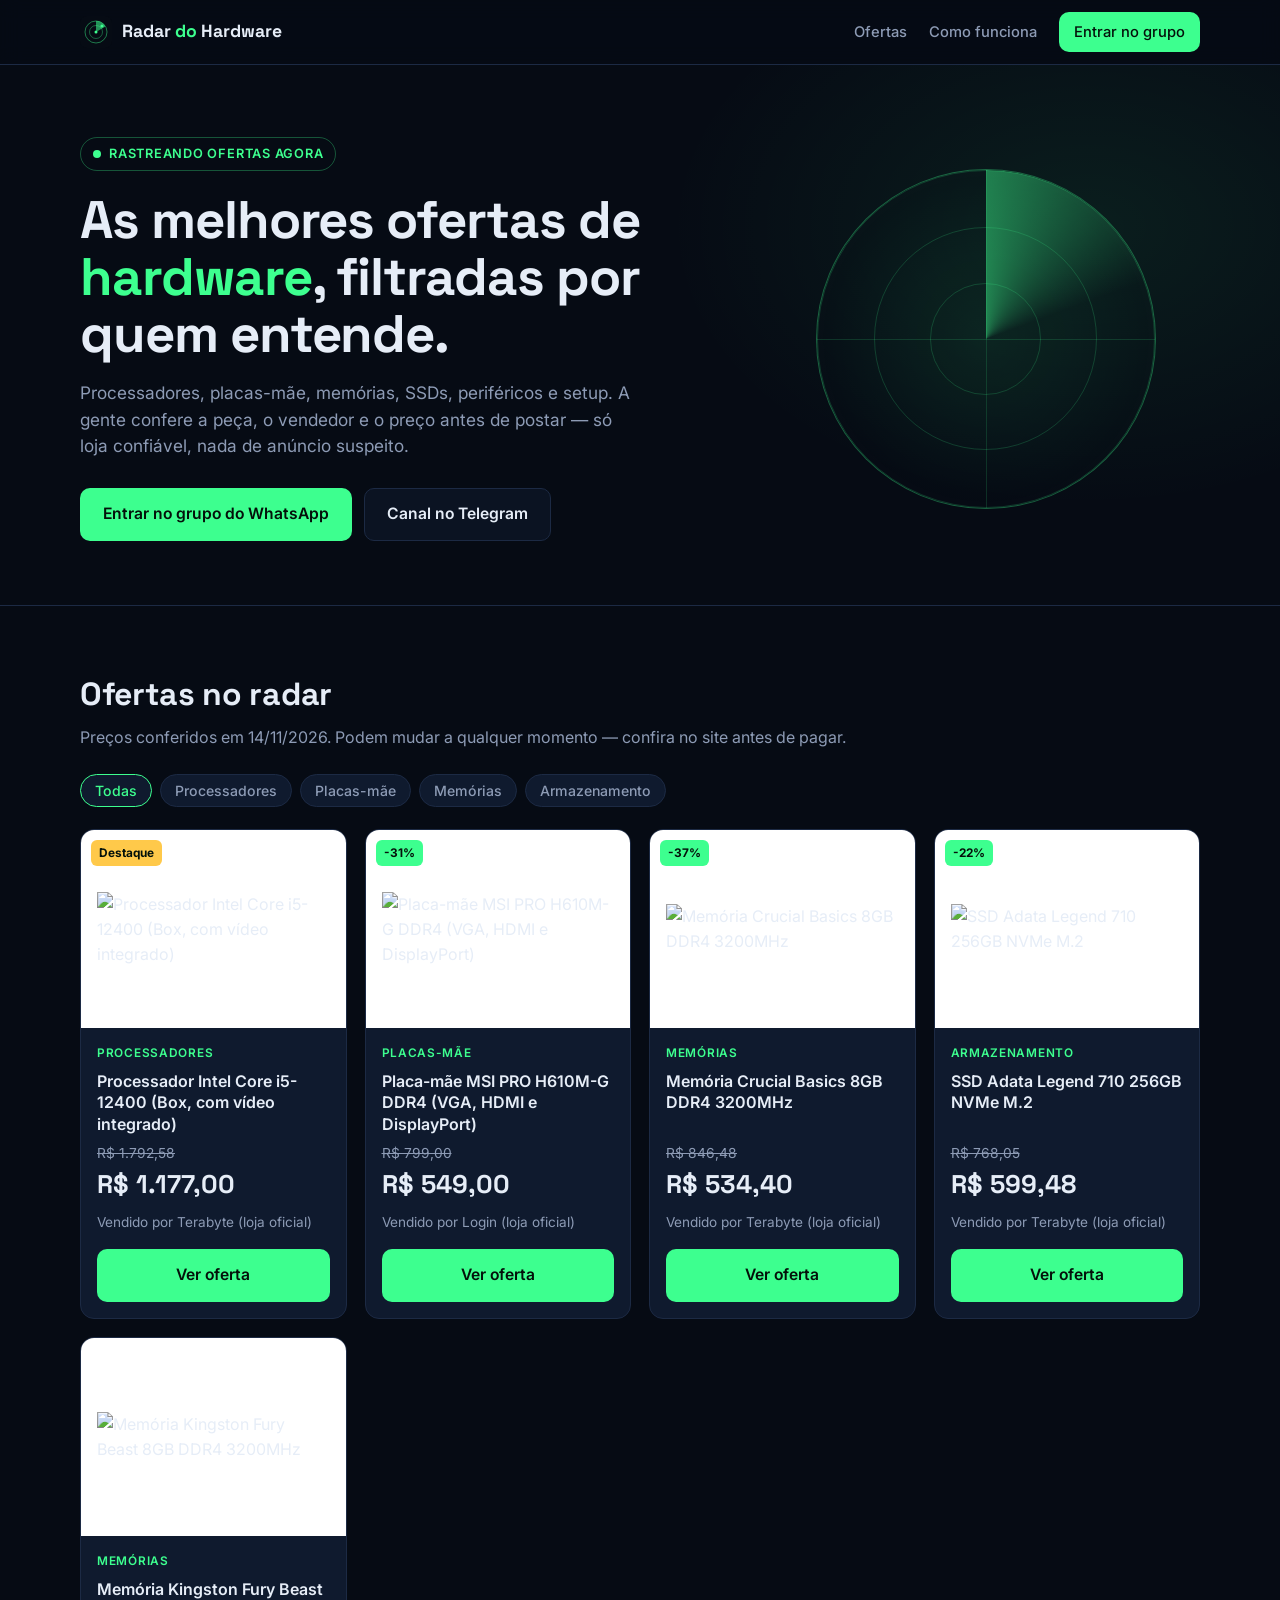
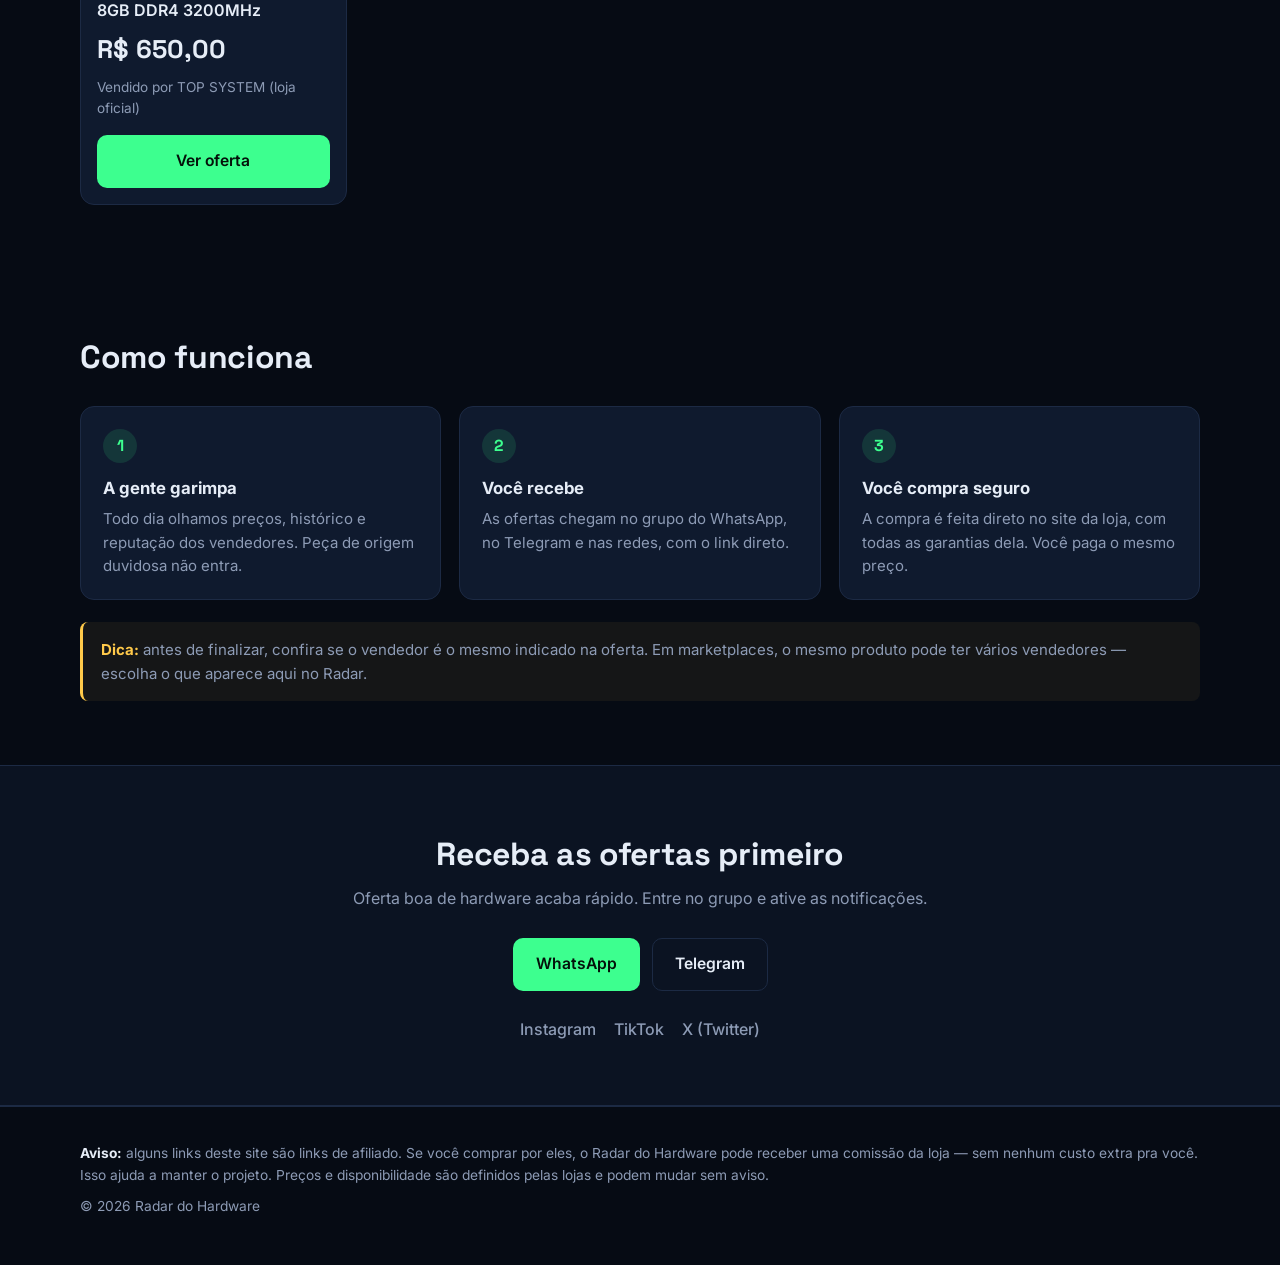
==== index.html @ a11cc01b "Textos genéricos para lojas além do Mercado Livre Co-Authored-By: Claude Opus 5.5 <noreply@anthropic" ====
<!DOCTYPE html>
<html lang="pt-BR">
<head>
<meta charset="UTF-8">
<meta name="viewport" content="width=device-width, initial-scale=1.0">
<title>Radar do Hardware — Ofertas de hardware e tecnologia filtradas</title>
<meta name="description" content="Ofertas de processadores, placas-mãe, memórias, SSDs, periféricos e setup — escolhidas a dedo, só de lojas confiáveis.">
<link rel="canonical" href="https://radardohardware.com.br/">
<link rel="icon" href="img/favicon.svg" type="image/svg+xml">
<meta property="og:title" content="Radar do Hardware">
<meta property="og:description" content="Ofertas de hardware e tecnologia filtradas — só lojas confiáveis.">
<meta property="og:type" content="website">
<meta property="og:url" content="https://radardohardware.com.br/">
<meta name="theme-color" content="#060b14">
<link rel="preconnect" href="https://fonts.googleapis.com">
<link rel="preconnect" href="https://fonts.gstatic.com" crossorigin>
<link href="https://fonts.googleapis.com/css2?family=Space+Grotesk:wght@500;700&family=Inter:wght@400;500;600&display=swap" rel="stylesheet">
<link rel="stylesheet" href="style.css">
</head>
<body>

<header class="topbar">
  <div class="wrap topbar-inner">
    <a class="brand" href="./" aria-label="Radar do Hardware — início">
      <img src="img/favicon.svg" alt="" width="32" height="32">
      <span>Radar <em>do</em> Hardware</span>
    </a>
    <nav class="topnav">
      <a href="#ofertas">Ofertas</a>
      <a href="#como-funciona">Como funciona</a>
      <a class="btn btn-sm btn-green js-whats" href="#participe">Entrar no grupo</a>
    </nav>
  </div>
</header>

<main>
  <section class="hero">
    <div class="wrap hero-inner">
      <div class="hero-text">
        <p class="tag"><span class="dot"></span> Rastreando ofertas agora</p>
        <h1>As melhores ofertas de <span>hardware</span>, filtradas por quem entende.</h1>
        <p class="lead">Processadores, placas-mãe, memórias, SSDs, periféricos e setup. A gente confere a peça, o vendedor e o preço antes de postar — só loja confiável, nada de anúncio suspeito.</p>
        <div class="hero-cta">
          <a class="btn btn-green js-whats" href="#participe">Entrar no grupo do WhatsApp</a>
          <a class="btn btn-ghost js-tele" href="#participe">Canal no Telegram</a>
        </div>
      </div>
      <div class="radar" aria-hidden="true">
        <div class="radar-ring r1"></div>
        <div class="radar-ring r2"></div>
        <div class="radar-ring r3"></div>
        <div class="radar-sweep"></div>
        <div class="blip b1"></div>
        <div class="blip b2"></div>
        <div class="blip b3"></div>
      </div>
    </div>
  </section>

  <section id="ofertas" class="section">
    <div class="wrap">
      <div class="section-head">
        <h2>Ofertas no radar</h2>
        <p class="muted">Preços conferidos em <span id="data-atualizacao">—</span>. Podem mudar a qualquer momento — confira no site antes de pagar.</p>
      </div>
      <div class="filters" id="filtros" role="tablist" aria-label="Filtrar por categoria"></div>
      <div class="grid" id="lista-ofertas">
        <p class="muted">Carregando ofertas…</p>
      </div>
    </div>
  </section>

  <section id="como-funciona" class="section">
    <div class="wrap">
      <div class="section-head"><h2>Como funciona</h2></div>
      <div class="steps">
        <div class="step"><b>1</b><h3>A gente garimpa</h3><p>Todo dia olhamos preços, histórico e reputação dos vendedores. Peça de origem duvidosa não entra.</p></div>
        <div class="step"><b>2</b><h3>Você recebe</h3><p>As ofertas chegam no grupo do WhatsApp, no Telegram e nas redes, com o link direto.</p></div>
        <div class="step"><b>3</b><h3>Você compra seguro</h3><p>A compra é feita direto no site da loja, com todas as garantias dela. Você paga o mesmo preço.</p></div>
      </div>
      <div class="tip">
        <strong>Dica:</strong> antes de finalizar, confira se o vendedor é o mesmo indicado na oferta. Em marketplaces, o mesmo produto pode ter vários vendedores — escolha o que aparece aqui no Radar.
      </div>
    </div>
  </section>

  <section id="participe" class="section section-alt">
    <div class="wrap participe">
      <h2>Receba as ofertas primeiro</h2>
      <p class="muted">Oferta boa de hardware acaba rápido. Entre no grupo e ative as notificações.</p>
      <div class="hero-cta center">
        <a class="btn btn-green js-whats" href="#participe">WhatsApp</a>
        <a class="btn btn-ghost js-tele" href="#participe">Telegram</a>
      </div>
      <div class="socials" id="redes"></div>
    </div>
  </section>
</main>

<footer class="footer">
  <div class="wrap">
    <p><strong>Aviso:</strong> alguns links deste site são links de afiliado. Se você comprar por eles, o Radar do Hardware pode receber uma comissão da loja — sem nenhum custo extra pra você. Isso ajuda a manter o projeto. Preços e disponibilidade são definidos pelas lojas e podem mudar sem aviso.</p>
    <p class="muted">© <span id="ano"></span> Radar do Hardware</p>
  </div>
</footer>

<script src="app.js"></script>
</body>
</html>
---- style.css ----
:root {
  --bg: #060b14;
  --bg2: #0b1322;
  --card: #0f1a2e;
  --line: #1c2a44;
  --text: #e6edf7;
  --muted: #8d9bb5;
  --green: #3dff8f;
  --green-dim: #22c96b;
  --amber: #ffc94a;
  --radius: 14px;
  --font-display: 'Space Grotesk', system-ui, sans-serif;
  --font-body: 'Inter', system-ui, sans-serif;
}

* { box-sizing: border-box; margin: 0; padding: 0; }
html { scroll-behavior: smooth; }
body {
  background: var(--bg);
  color: var(--text);
  font-family: var(--font-body);
  line-height: 1.55;
  -webkit-font-smoothing: antialiased;
}
img { max-width: 100%; display: block; }
a { color: inherit; }
.wrap { width: min(1120px, 100% - 40px); margin-inline: auto; }
.muted { color: var(--muted); }

/* Top bar */
.topbar {
  position: sticky; top: 0; z-index: 10;
  background: rgba(6, 11, 20, .85);
  backdrop-filter: blur(10px);
  border-bottom: 1px solid var(--line);
}
.topbar-inner { display: flex; align-items: center; justify-content: space-between; height: 64px; gap: 16px; }
.brand { display: flex; align-items: center; gap: 10px; text-decoration: none; font-family: var(--font-display); font-weight: 700; font-size: 1.1rem; }
.brand em { font-style: normal; color: var(--green); }
.topnav { display: flex; align-items: center; gap: 22px; }
.topnav a { text-decoration: none; color: var(--muted); font-size: .92rem; font-weight: 500; }
.topnav a:hover { color: var(--text); }
.topnav .btn { color: #04110a; }

/* Buttons */
.btn {
  display: inline-flex; align-items: center; justify-content: center; gap: 8px;
  padding: 13px 22px; border-radius: 10px; font-weight: 600; text-decoration: none;
  border: 1px solid transparent; transition: transform .15s, background .15s, border-color .15s;
  cursor: pointer; font-size: .98rem;
}
.btn:hover { transform: translateY(-1px); }
.btn-sm { padding: 8px 14px; font-size: .88rem; white-space: nowrap; }
.btn-green { background: var(--green); color: #04110a; }
.btn-green:hover { background: #6bffab; }
.btn-ghost { border-color: var(--line); color: var(--text); background: var(--bg2); }
.btn-ghost:hover { border-color: var(--green-dim); }
.btn.is-off { opacity: .45; pointer-events: none; }

/* Hero */
.hero {
  padding: 72px 0 64px;
  background:
    radial-gradient(600px 400px at 85% 30%, rgba(61, 255, 143, .08), transparent 70%),
    linear-gradient(var(--bg), var(--bg));
  border-bottom: 1px solid var(--line);
}
.hero-inner { display: grid; grid-template-columns: 1.2fr .8fr; gap: 48px; align-items: center; }
.tag {
  display: inline-flex; align-items: center; gap: 8px;
  font-size: .8rem; font-weight: 600; letter-spacing: .06em; text-transform: uppercase;
  color: var(--green); border: 1px solid rgba(61, 255, 143, .3); border-radius: 999px; padding: 6px 12px;
  margin-bottom: 20px;
}
.dot { width: 8px; height: 8px; border-radius: 50%; background: var(--green); box-shadow: 0 0 0 0 rgba(61,255,143,.7); animation: pulse 1.8s infinite; }
@keyframes pulse { 70% { box-shadow: 0 0 0 10px rgba(61,255,143,0); } 100% { box-shadow: 0 0 0 0 rgba(61,255,143,0); } }
h1 { font-family: var(--font-display); font-size: clamp(2rem, 4.4vw, 3.3rem); line-height: 1.08; letter-spacing: -.02em; }
h1 span { color: var(--green); }
.lead { margin-top: 18px; font-size: 1.08rem; color: var(--muted); max-width: 560px; }
.hero-cta { margin-top: 28px; display: flex; flex-wrap: wrap; gap: 12px; }
.hero-cta.center { justify-content: center; }

/* Radar */
.radar { position: relative; aspect-ratio: 1; width: 100%; max-width: 340px; margin-inline: auto; border-radius: 50%;
  background: radial-gradient(circle, rgba(61,255,143,.07), transparent 70%); border: 1px solid rgba(61,255,143,.35); overflow: hidden; }
.radar-ring { position: absolute; inset: 0; margin: auto; border-radius: 50%; border: 1px solid rgba(61,255,143,.18); }
.r1 { width: 33%; height: 33%; } .r2 { width: 66%; height: 66%; } .r3 { width: 100%; height: 100%; }
.radar::before, .radar::after { content: ""; position: absolute; background: rgba(61,255,143,.15); }
.radar::before { left: 50%; top: 0; bottom: 0; width: 1px; }
.radar::after { top: 50%; left: 0; right: 0; height: 1px; }
.radar-sweep { position: absolute; inset: 0; border-radius: 50%;
  background: conic-gradient(from 0deg, rgba(61,255,143,.45), rgba(61,255,143,0) 70deg, transparent 360deg);
  animation: sweep 4s linear infinite; }
@keyframes sweep { to { transform: rotate(360deg); } }
.blip { position: absolute; width: 9px; height: 9px; border-radius: 50%; background: var(--green); box-shadow: 0 0 12px var(--green); opacity: 0; animation: blip 4s infinite; }
.b1 { top: 28%; left: 62%; animation-delay: .3s; }
.b2 { top: 62%; left: 72%; animation-delay: 1.4s; }
.b3 { top: 70%; left: 30%; animation-delay: 2.6s; }
@keyframes blip { 0%, 100% { opacity: 0; } 10% { opacity: 1; } 45% { opacity: 0; } }
@media (prefers-reduced-motion: reduce) { .radar-sweep, .blip, .dot { animation: none; } .blip { opacity: 1; } }

/* Sections */
.section { padding: 64px 0; }
.section-alt { background: var(--bg2); border-block: 1px solid var(--line); }
.section-head { margin-bottom: 24px; }
.section-head h2, .participe h2 { font-family: var(--font-display); font-size: clamp(1.5rem, 3vw, 2rem); letter-spacing: -.01em; margin-bottom: 6px; }

/* Filters */
.filters { display: flex; flex-wrap: wrap; gap: 8px; margin-bottom: 22px; }
.chip { background: var(--card); border: 1px solid var(--line); color: var(--muted); padding: 7px 14px; border-radius: 999px; font: 500 .88rem var(--font-body); cursor: pointer; }
.chip[aria-selected="true"] { border-color: var(--green); color: var(--green); }

/* Offer cards */
.grid { display: grid; grid-template-columns: repeat(auto-fill, minmax(250px, 1fr)); gap: 18px; }
.card { background: var(--card); border: 1px solid var(--line); border-radius: var(--radius); overflow: hidden; display: flex; flex-direction: column; transition: border-color .15s, transform .15s; }
.card:hover { border-color: var(--green-dim); transform: translateY(-2px); }
.card-img { background: #fff; aspect-ratio: 4 / 3; display: grid; place-items: center; padding: 16px; position: relative; }
.card-img img { max-height: 100%; object-fit: contain; }
.badge { position: absolute; top: 10px; left: 10px; background: var(--green); color: #04110a; font-size: .74rem; font-weight: 700; padding: 4px 8px; border-radius: 6px; }
.badge.hot { background: var(--amber); }
.card-body { padding: 16px; display: flex; flex-direction: column; gap: 8px; flex: 1; }
.card-cat { font-size: .74rem; text-transform: uppercase; letter-spacing: .06em; color: var(--green); font-weight: 600; }
.card h3 { font-size: 1rem; font-weight: 600; line-height: 1.35; }
.price { margin-top: auto; }
.price-old { color: var(--muted); text-decoration: line-through; font-size: .86rem; }
.price-now { font-family: var(--font-display); font-size: 1.6rem; font-weight: 700; }
.store { font-size: .85rem; color: var(--muted); }
.note { font-size: .8rem; color: var(--amber); }
.card .btn { margin-top: 8px; width: 100%; }

/* Cupons */
.cupons { display: grid; grid-template-columns: repeat(auto-fill, minmax(240px, 1fr)); gap: 14px; }
.cupom { background: var(--card); border: 1px dashed rgba(61,255,143,.45); border-radius: var(--radius); padding: 16px; text-align: left; cursor: pointer; color: var(--text); font: inherit; }
.cupom code { display: block; font: 700 1.1rem var(--font-display); color: var(--green); letter-spacing: .04em; margin-bottom: 4px; }
.cupom small { color: var(--muted); display: block; margin-top: 6px; }
.cupom.copied { border-style: solid; }

/* Steps */
.steps { display: grid; grid-template-columns: repeat(3, 1fr); gap: 18px; }
.step { background: var(--card); border: 1px solid var(--line); border-radius: var(--radius); padding: 22px; }
.step b { display: inline-grid; place-items: center; width: 34px; height: 34px; border-radius: 50%; background: rgba(61,255,143,.12); color: var(--green); font-family: var(--font-display); margin-bottom: 12px; }
.step h3 { font-size: 1.05rem; margin-bottom: 6px; }
.step p { color: var(--muted); font-size: .94rem; }
.tip { margin-top: 22px; padding: 16px 18px; border-left: 3px solid var(--amber); background: rgba(255, 201, 74, .06); border-radius: 8px; font-size: .94rem; color: var(--muted); }
.tip strong { color: var(--amber); }

/* Participe */
.participe { text-align: center; }
.socials { margin-top: 26px; display: flex; justify-content: center; gap: 18px; flex-wrap: wrap; }
.socials a { color: var(--muted); text-decoration: none; font-weight: 500; }
.socials a:hover { color: var(--green); }

/* Footer */
.footer { padding: 36px 0 48px; font-size: .86rem; color: var(--muted); border-top: 1px solid var(--line); }
.footer p + p { margin-top: 10px; }
.footer strong { color: var(--text); }

@media (max-width: 820px) {
  .hero-inner { grid-template-columns: 1fr; }
  .radar { max-width: 220px; order: -1; }
  .steps { grid-template-columns: 1fr; }
  .topnav a:not(.btn) { display: none; }
}
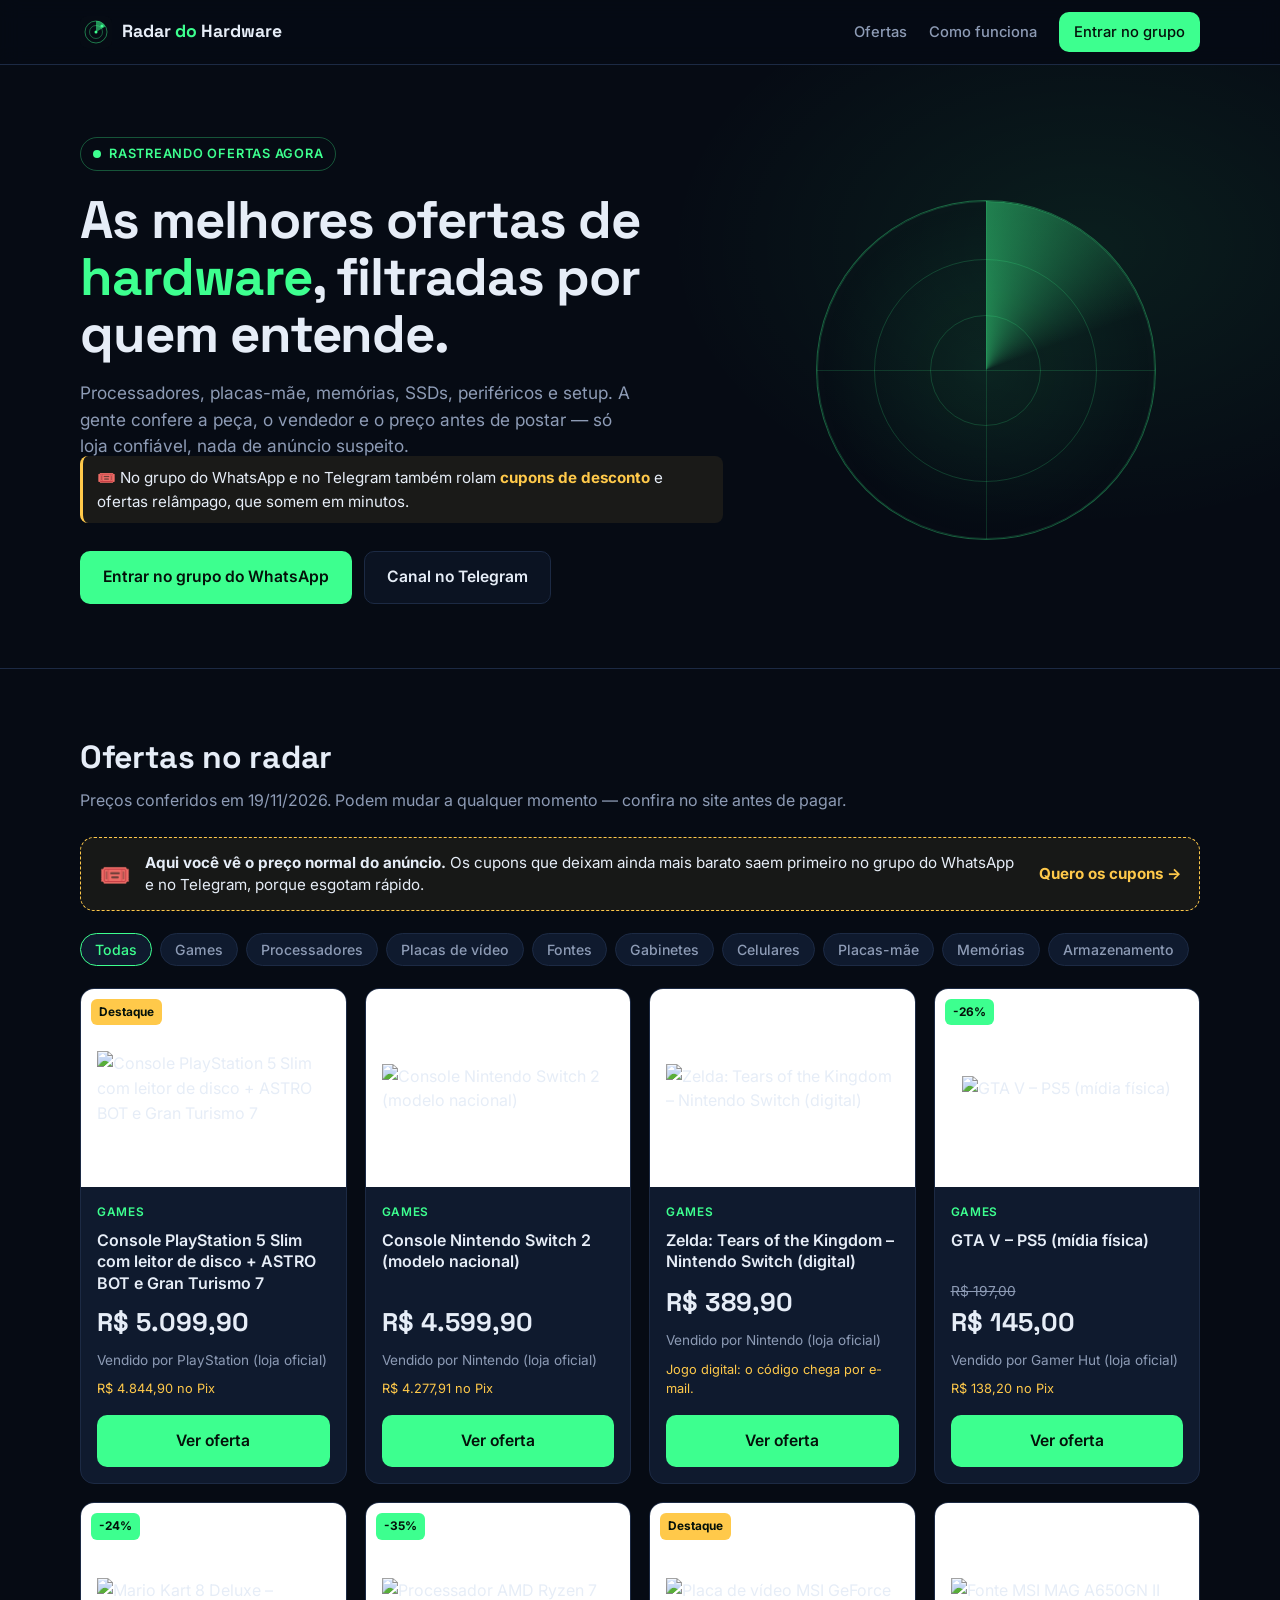
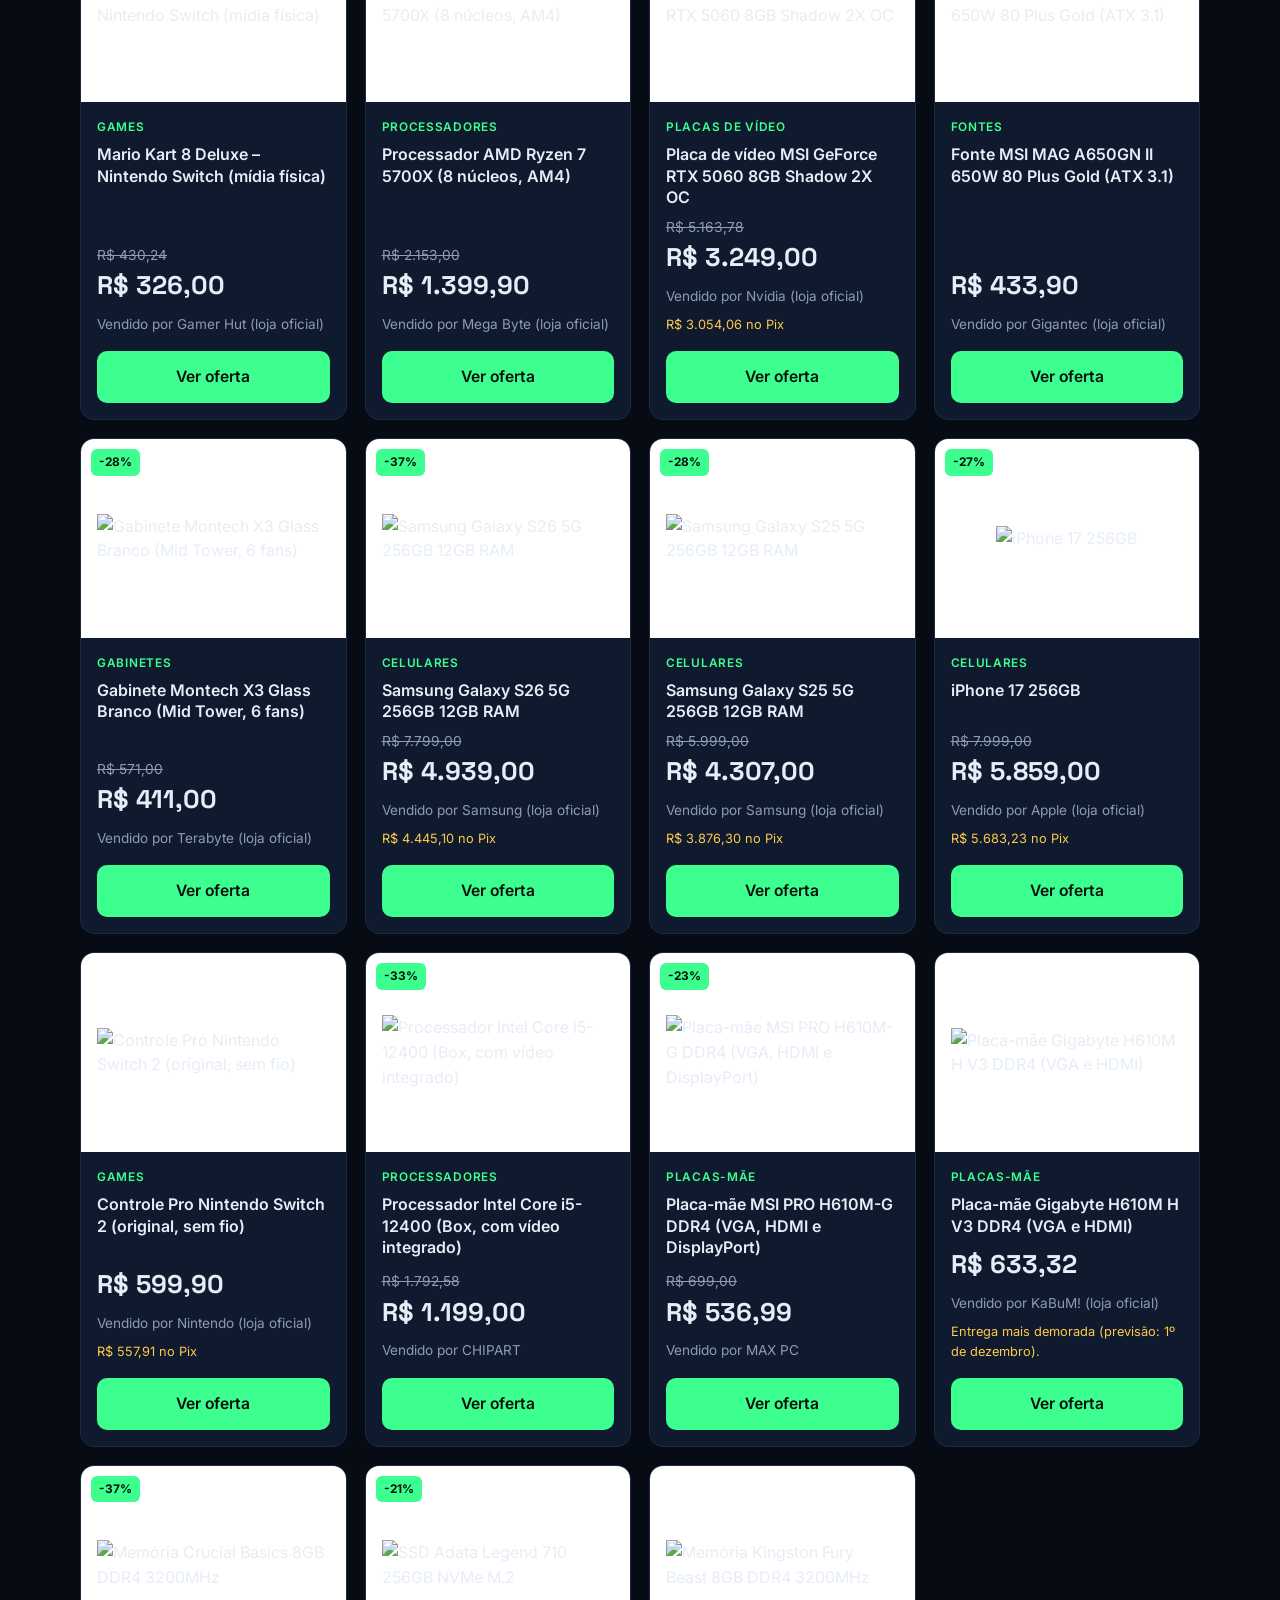
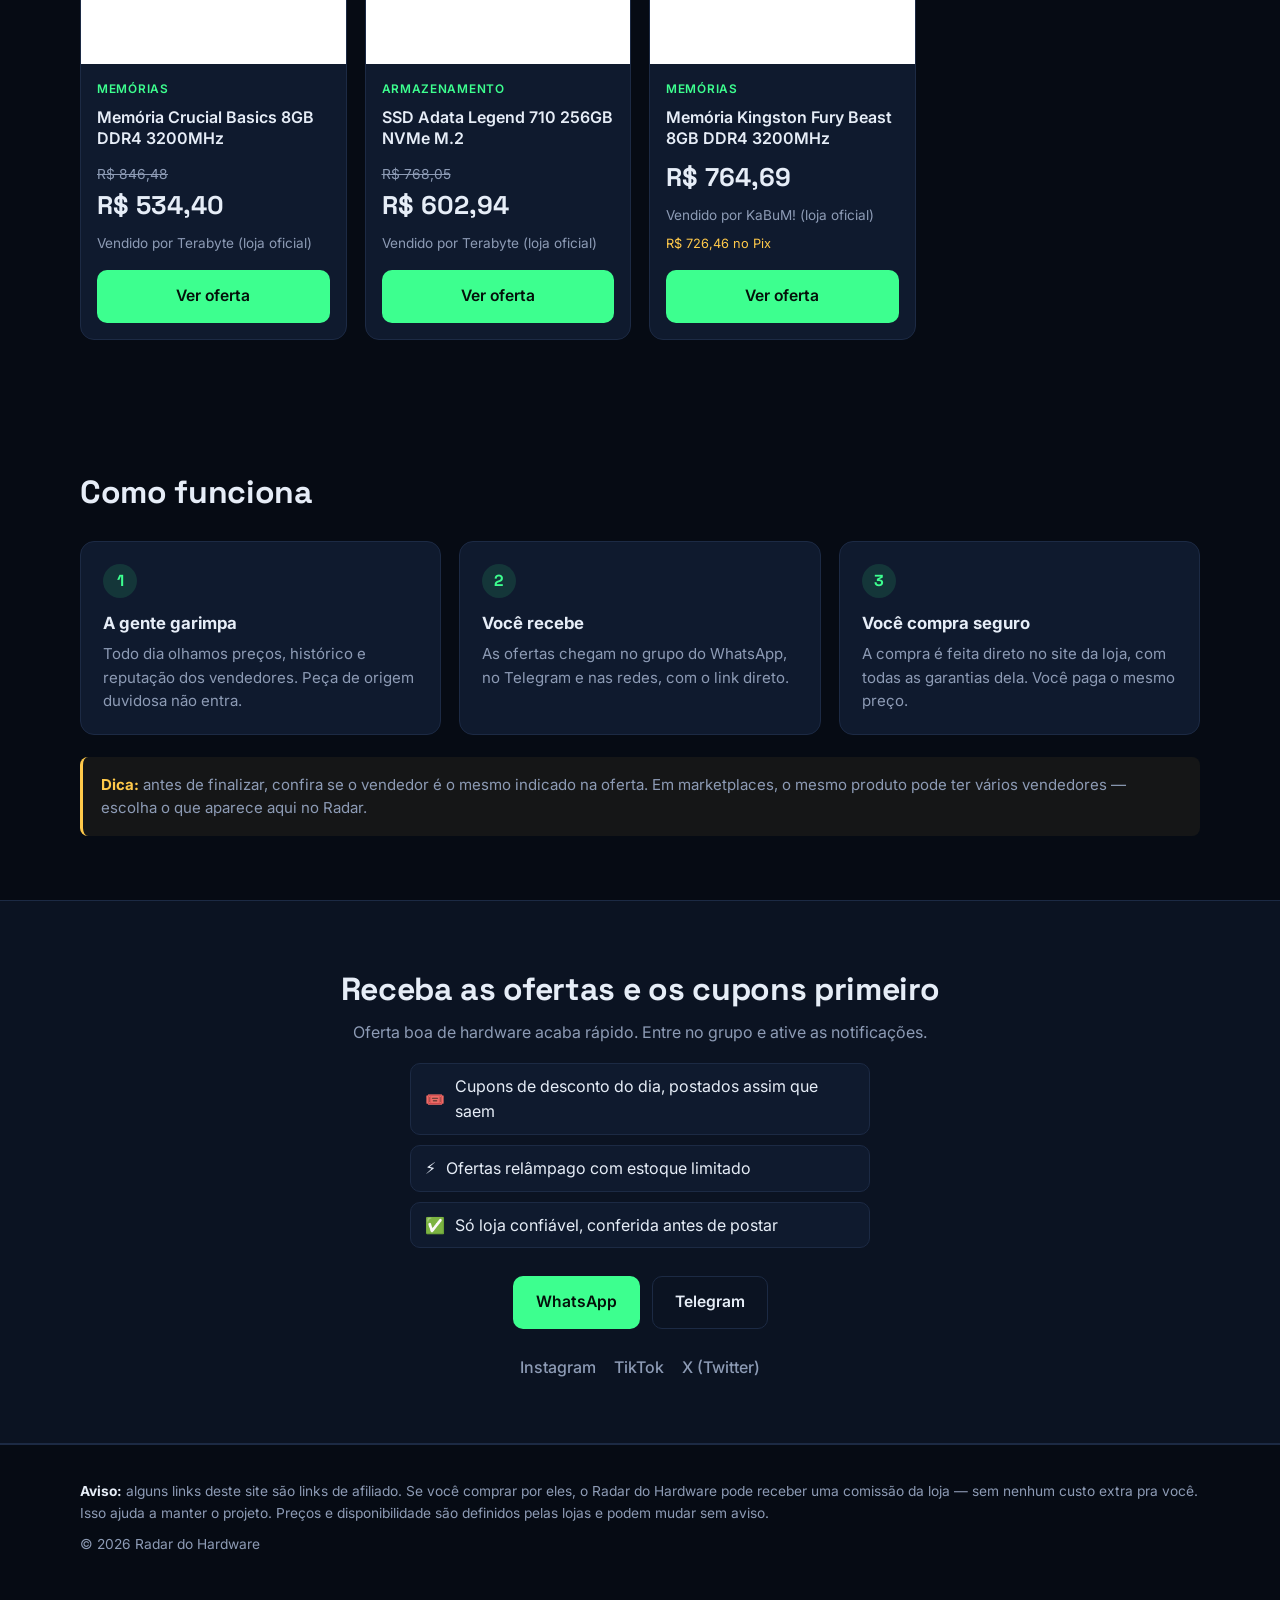
==== commit d76a1297: "Landing: avisa que cupons saem no grupo do WhatsApp e Telegram Co-Authored-By: Claude Opus 5.5 <nore" ====
--- a/index.html
+++ b/index.html
@@ -40,6 +40,7 @@
         <p class="tag"><span class="dot"></span> Rastreando ofertas agora</p>
         <h1>As melhores ofertas de <span>hardware</span>, filtradas por quem entende.</h1>
         <p class="lead">Processadores, placas-mãe, memórias, SSDs, periféricos e setup. A gente confere a peça, o vendedor e o preço antes de postar — só loja confiável, nada de anúncio suspeito.</p>
+        <p class="hero-note">🎟️ No grupo do WhatsApp e no Telegram também rolam <strong>cupons de desconto</strong> e ofertas relâmpago, que somem em minutos.</p>
         <div class="hero-cta">
           <a class="btn btn-green js-whats" href="#participe">Entrar no grupo do WhatsApp</a>
           <a class="btn btn-ghost js-tele" href="#participe">Canal no Telegram</a>
@@ -63,6 +64,11 @@
         <h2>Ofertas no radar</h2>
         <p class="muted">Preços conferidos em <span id="data-atualizacao">—</span>. Podem mudar a qualquer momento — confira no site antes de pagar.</p>
       </div>
+      <a class="cupom-banner" href="#participe">
+        <span class="cupom-ico" aria-hidden="true">🎟️</span>
+        <span><strong>Aqui você vê o preço normal do anúncio.</strong> Os cupons que deixam ainda mais barato saem primeiro no grupo do WhatsApp e no Telegram, porque esgotam rápido.</span>
+        <span class="cupom-cta">Quero os cupons →</span>
+      </a>
       <div class="filters" id="filtros" role="tablist" aria-label="Filtrar por categoria"></div>
       <div class="grid" id="lista-ofertas">
         <p class="muted">Carregando ofertas…</p>
@@ -86,8 +92,13 @@
 
   <section id="participe" class="section section-alt">
     <div class="wrap participe">
-      <h2>Receba as ofertas primeiro</h2>
+      <h2>Receba as ofertas e os cupons primeiro</h2>
       <p class="muted">Oferta boa de hardware acaba rápido. Entre no grupo e ative as notificações.</p>
+      <ul class="perks">
+        <li><span>🎟️</span> Cupons de desconto do dia, postados assim que saem</li>
+        <li><span>⚡</span> Ofertas relâmpago com estoque limitado</li>
+        <li><span>✅</span> Só loja confiável, conferida antes de postar</li>
+      </ul>
       <div class="hero-cta center">
         <a class="btn btn-green js-whats" href="#participe">WhatsApp</a>
         <a class="btn btn-ghost js-tele" href="#participe">Telegram</a>
--- a/style.css
+++ b/style.css
@@ -161,3 +161,14 @@
   .steps { grid-template-columns: 1fr; }
   .topnav a:not(.btn) { display: none; }
 }
+
+/* Cupons no grupo */
+.hero-note { margin: -4px 0 22px; padding: 10px 14px; border-left: 3px solid var(--amber); background: rgba(255,201,74,.08); border-radius: 8px; color: var(--text); font-size: .95rem; }
+.hero-note strong { color: var(--amber); }
+.cupom-banner { display: flex; align-items: center; gap: 14px; margin: 0 0 22px; padding: 14px 18px; border: 1px dashed var(--amber); border-radius: 14px; background: rgba(255,201,74,.07); color: var(--text); text-decoration: none; font-size: .95rem; line-height: 1.45; }
+.cupom-banner:hover { background: rgba(255,201,74,.13); }
+.cupom-ico { font-size: 1.6rem; }
+.cupom-cta { margin-left: auto; white-space: nowrap; color: var(--amber); font-weight: 700; }
+.perks { list-style: none; padding: 0; margin: 18px auto 24px; display: grid; gap: 10px; max-width: 460px; text-align: left; }
+.perks li { display: flex; gap: 10px; align-items: center; padding: 10px 14px; background: var(--card); border: 1px solid var(--line); border-radius: 10px; }
+@media (max-width: 640px) { .cupom-banner { flex-wrap: wrap; } .cupom-cta { margin-left: 0; } }
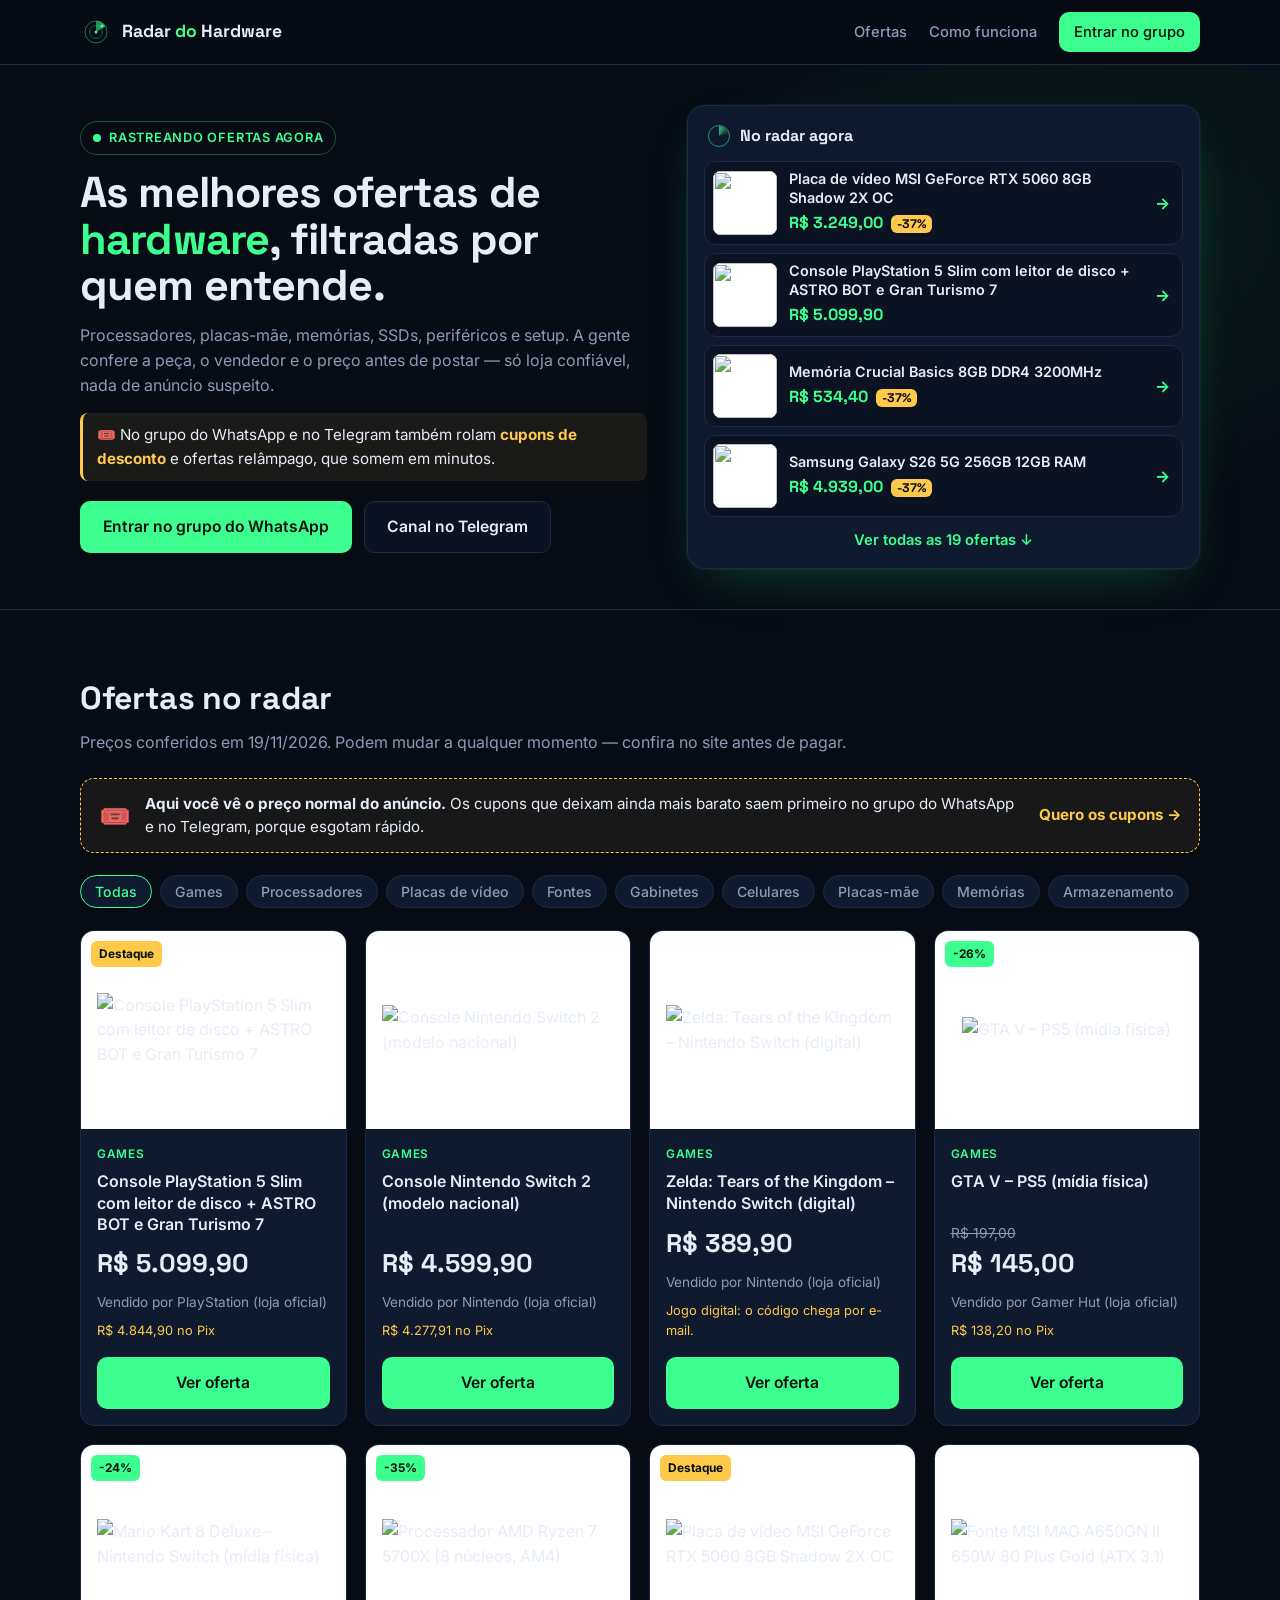
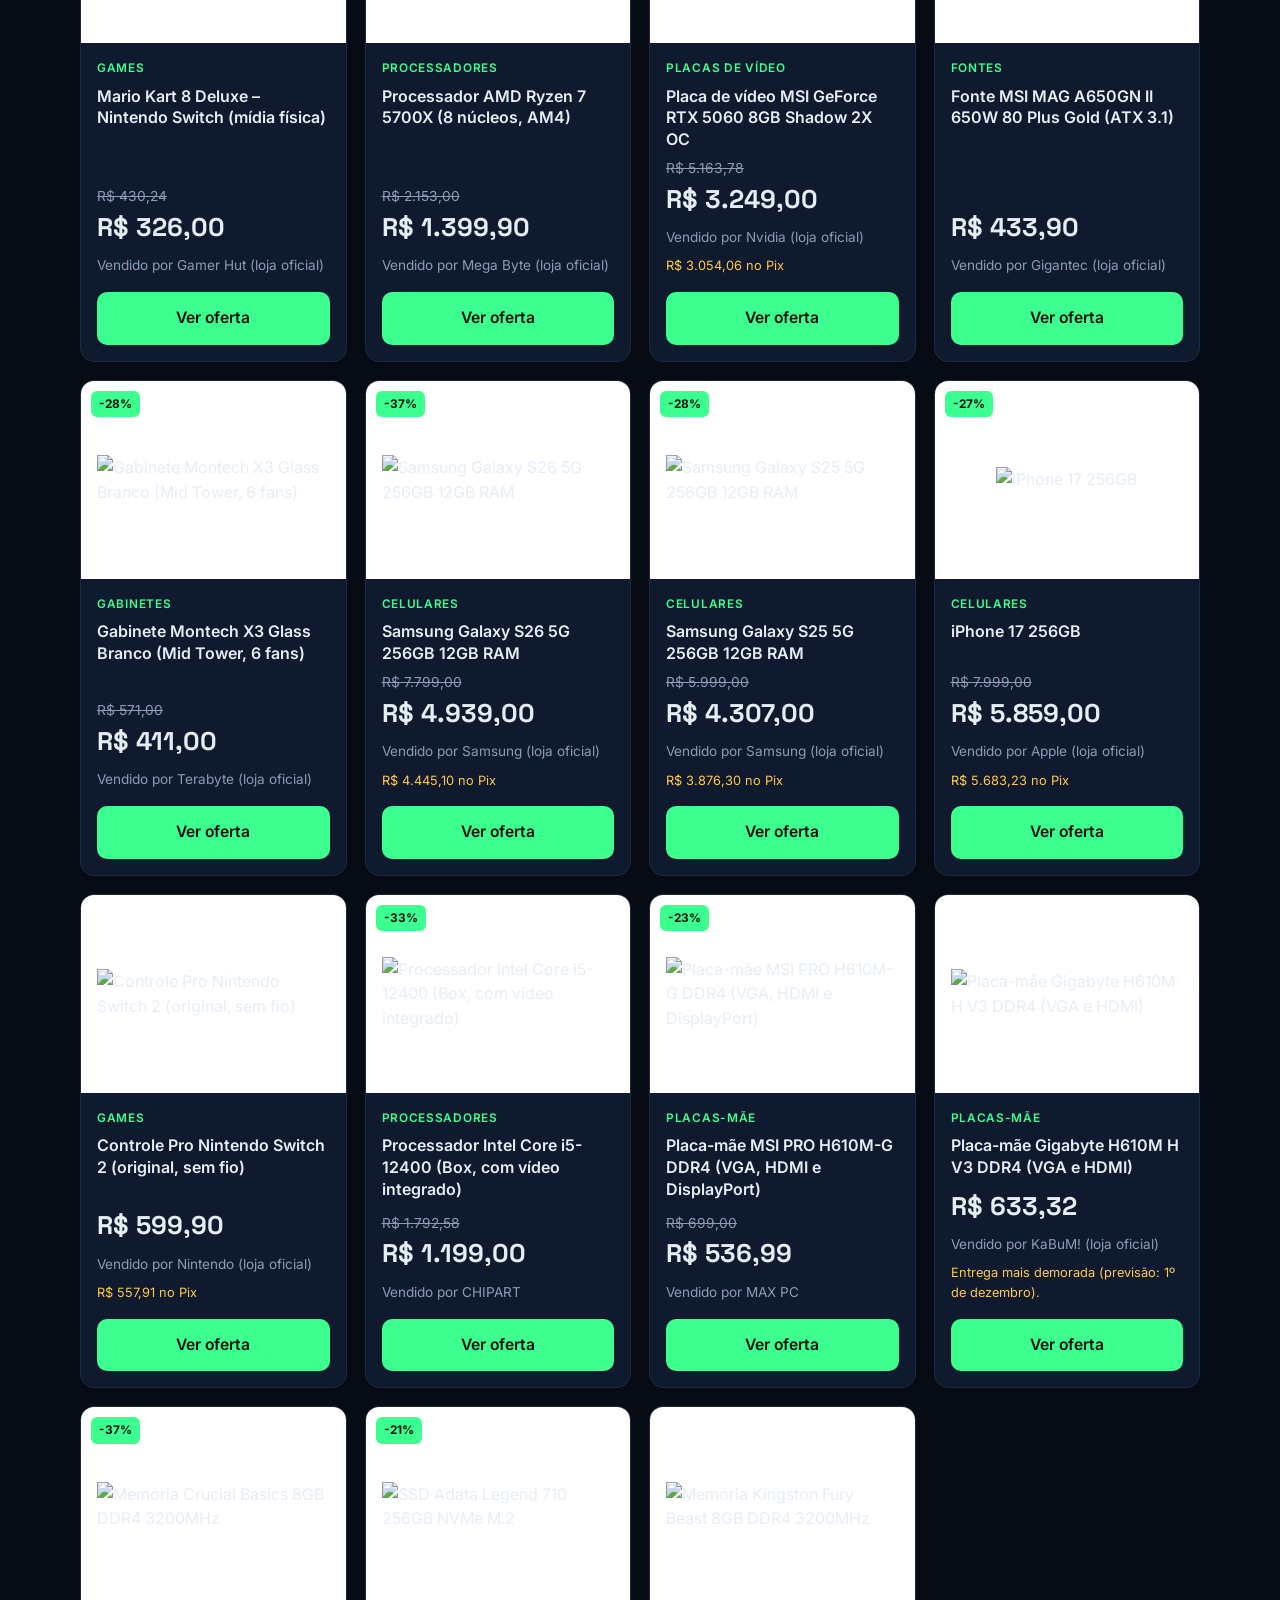
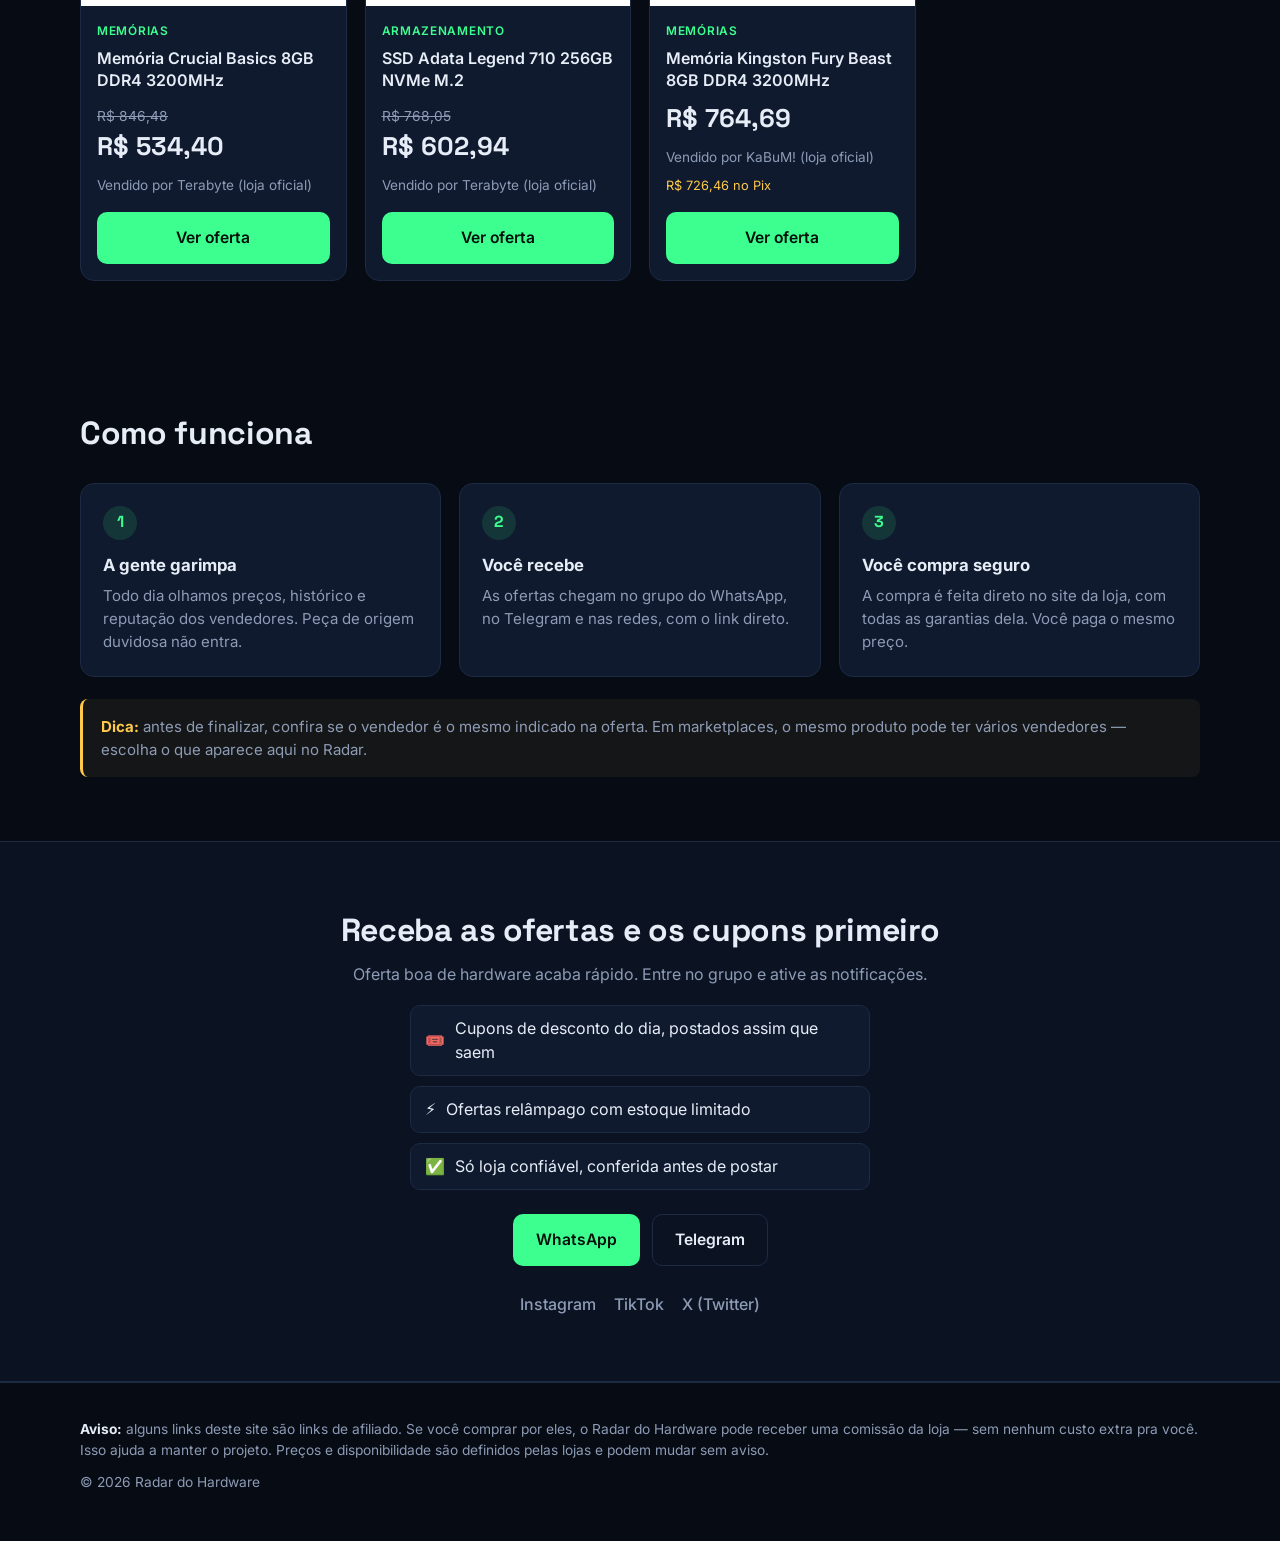
==== commit 3047e686: "Hero compacto com ofertas em destaque já no topo Co-Authored-By: Claude Opus 5.5 <noreply@anthropic." ====
--- a/index.html
+++ b/index.html
@@ -46,15 +46,11 @@
           <a class="btn btn-ghost js-tele" href="#participe">Canal no Telegram</a>
         </div>
       </div>
-      <div class="radar" aria-hidden="true">
-        <div class="radar-ring r1"></div>
-        <div class="radar-ring r2"></div>
-        <div class="radar-ring r3"></div>
-        <div class="radar-sweep"></div>
-        <div class="blip b1"></div>
-        <div class="blip b2"></div>
-        <div class="blip b3"></div>
-      </div>
+      <aside class="hot-panel" aria-label="Ofertas em destaque">
+        <div class="hot-head"><span class="mini-radar" aria-hidden="true"></span> No radar agora</div>
+        <div id="hot-list" class="hot-list"><p class="muted">Carregando ofertas…</p></div>
+        <a class="hot-all" href="#ofertas">Ver todas as ofertas ↓</a>
+      </aside>
     </div>
   </section>
 
--- a/style.css
+++ b/style.css
@@ -172,3 +172,32 @@
 .perks { list-style: none; padding: 0; margin: 18px auto 24px; display: grid; gap: 10px; max-width: 460px; text-align: left; }
 .perks li { display: flex; gap: 10px; align-items: center; padding: 10px 14px; background: var(--card); border: 1px solid var(--line); border-radius: 10px; }
 @media (max-width: 640px) { .cupom-banner { flex-wrap: wrap; } .cupom-cta { margin-left: 0; } }
+
+/* Hero mais compacto + destaques já no topo */
+.hero { padding: 40px 0 40px; }
+.hero-inner { grid-template-columns: 1.05fr .95fr; gap: 40px; }
+h1 { font-size: clamp(1.8rem, 3.6vw, 2.7rem); }
+.tag { margin-bottom: 14px; }
+.lead { margin-top: 14px; font-size: 1rem; }
+.hero-note { margin: 16px 0 0; }
+.hero-cta { margin-top: 20px; }
+.hot-panel { background: var(--card); border: 1px solid var(--line); border-radius: 18px; padding: 16px; box-shadow: 0 0 0 1px rgba(61,255,143,.06), 0 20px 50px -20px rgba(61,255,143,.25); }
+.hot-head { display: flex; align-items: center; gap: 10px; font-family: var(--font-display); font-weight: 700; font-size: 1rem; margin: 2px 4px 12px; }
+.mini-radar { position: relative; width: 22px; height: 22px; border-radius: 50%; border: 1px solid rgba(61,255,143,.5); overflow: hidden; flex: none; }
+.mini-radar::after { content: ""; position: absolute; inset: 0; background: conic-gradient(from 0deg, rgba(61,255,143,.7), transparent 80deg); animation: sweep 3s linear infinite; }
+.hot-list { display: grid; gap: 8px; }
+.hot-item { display: flex; align-items: center; gap: 12px; padding: 8px; border-radius: 12px; background: var(--bg2); border: 1px solid var(--line); color: var(--text); text-decoration: none; transition: border-color .15s, transform .15s; }
+.hot-item:hover { border-color: rgba(61,255,143,.5); transform: translateY(-1px); }
+.hot-item img { width: 64px; height: 64px; object-fit: contain; background: #fff; border-radius: 8px; flex: none; }
+.hot-info { display: grid; gap: 4px; min-width: 0; }
+.hot-title { font-size: .9rem; font-weight: 600; line-height: 1.3; display: -webkit-box; -webkit-line-clamp: 2; -webkit-box-orient: vertical; overflow: hidden; }
+.hot-price { font-family: var(--font-display); font-weight: 700; color: var(--green); }
+.hot-price em { font-style: normal; font-size: .78rem; color: var(--bg); background: var(--amber); border-radius: 6px; padding: 1px 6px; margin-left: 4px; }
+.hot-go { margin-left: auto; color: var(--green); font-weight: 700; padding-right: 4px; }
+.hot-all { display: block; text-align: center; margin-top: 12px; color: var(--green); font-weight: 600; text-decoration: none; font-size: .92rem; }
+@media (prefers-reduced-motion: reduce) { .mini-radar::after { animation: none; } }
+@media (max-width: 820px) {
+  .hero { padding: 24px 0 28px; }
+  .lead { display: none; }
+  .hero-inner { gap: 20px; }
+}
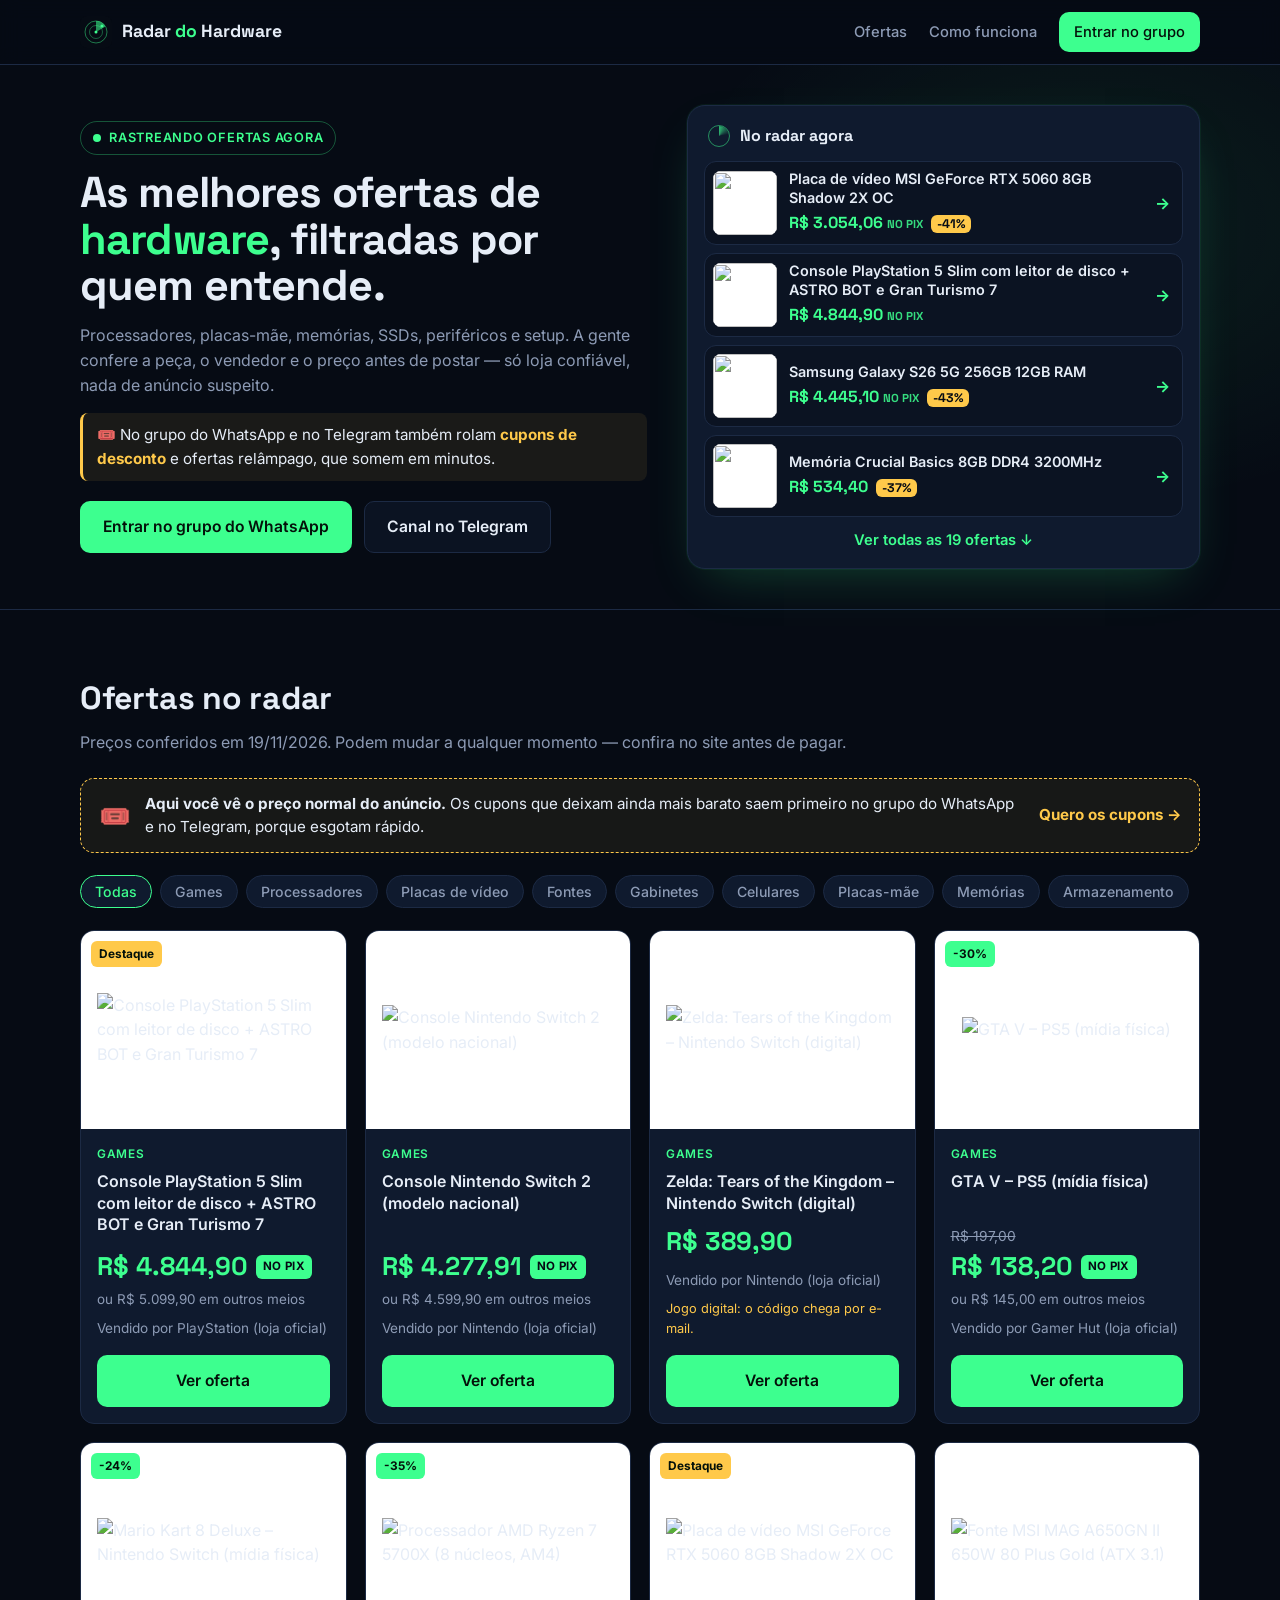
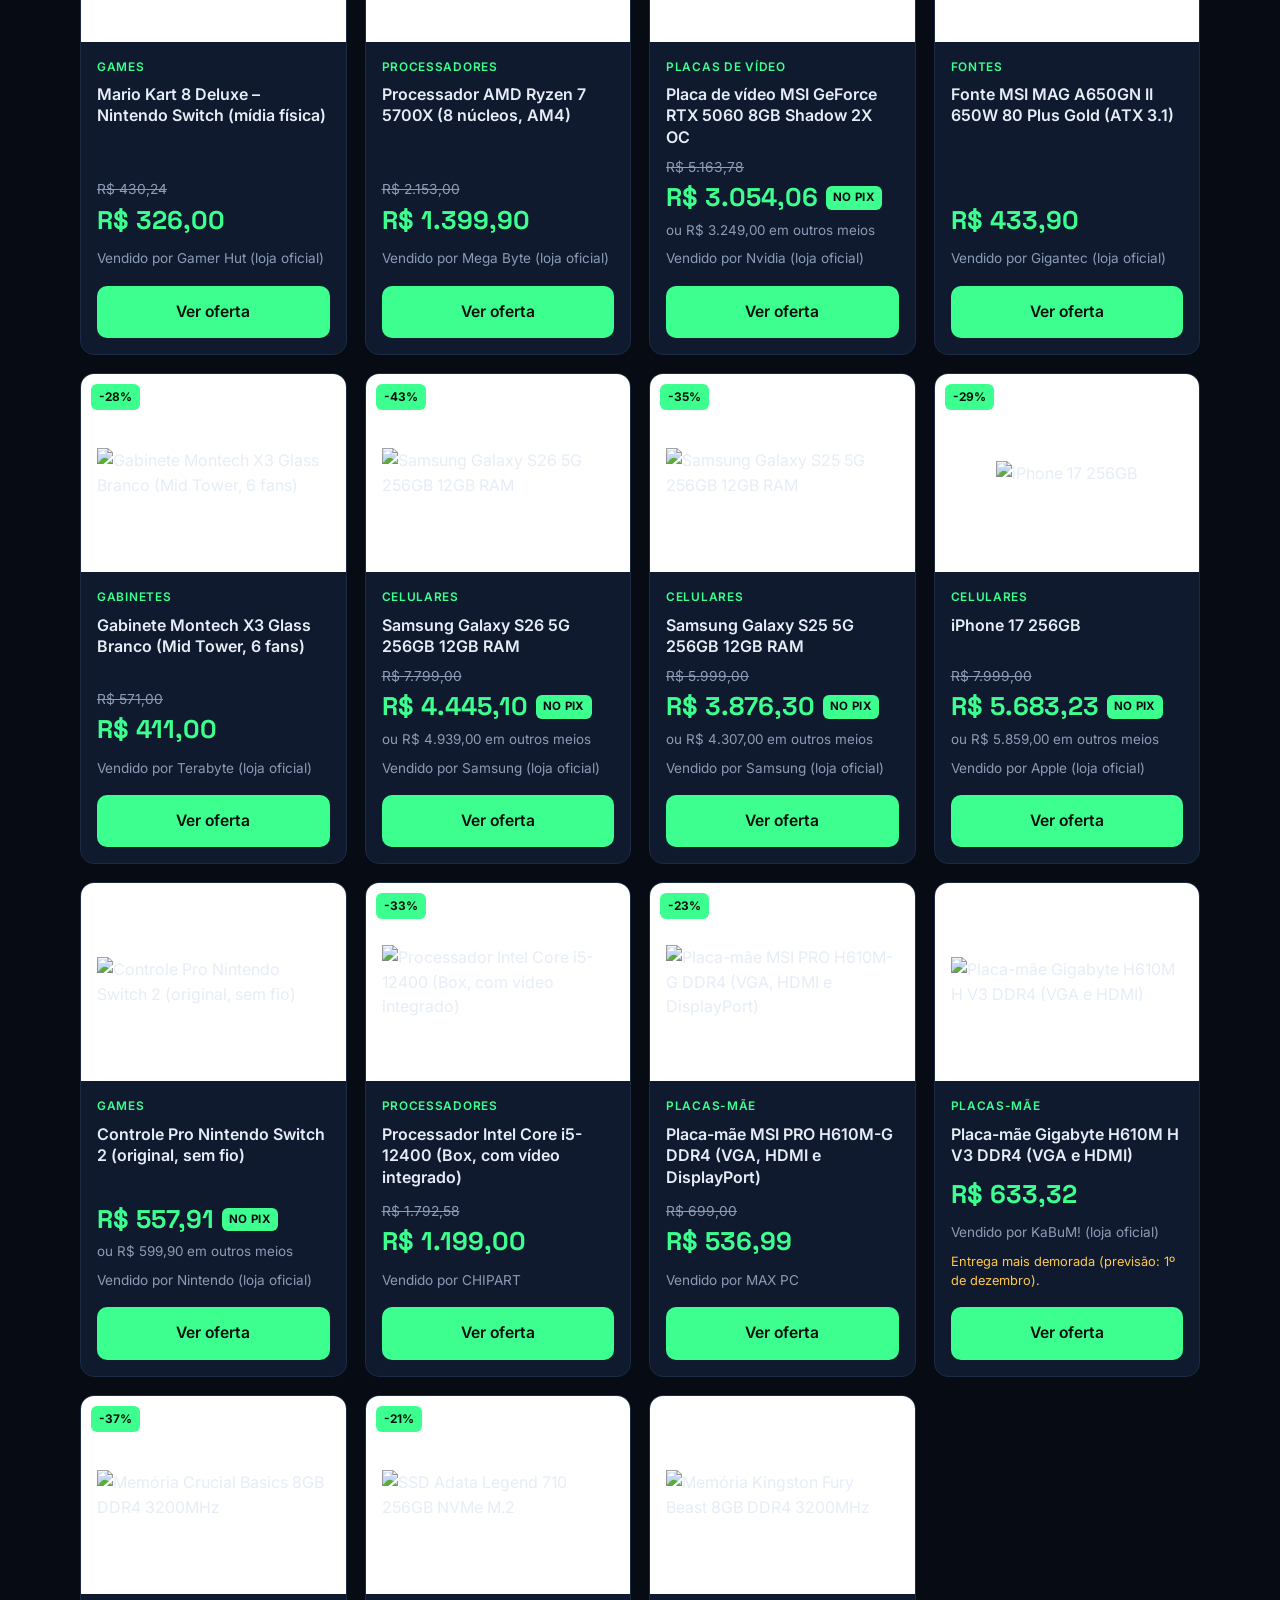
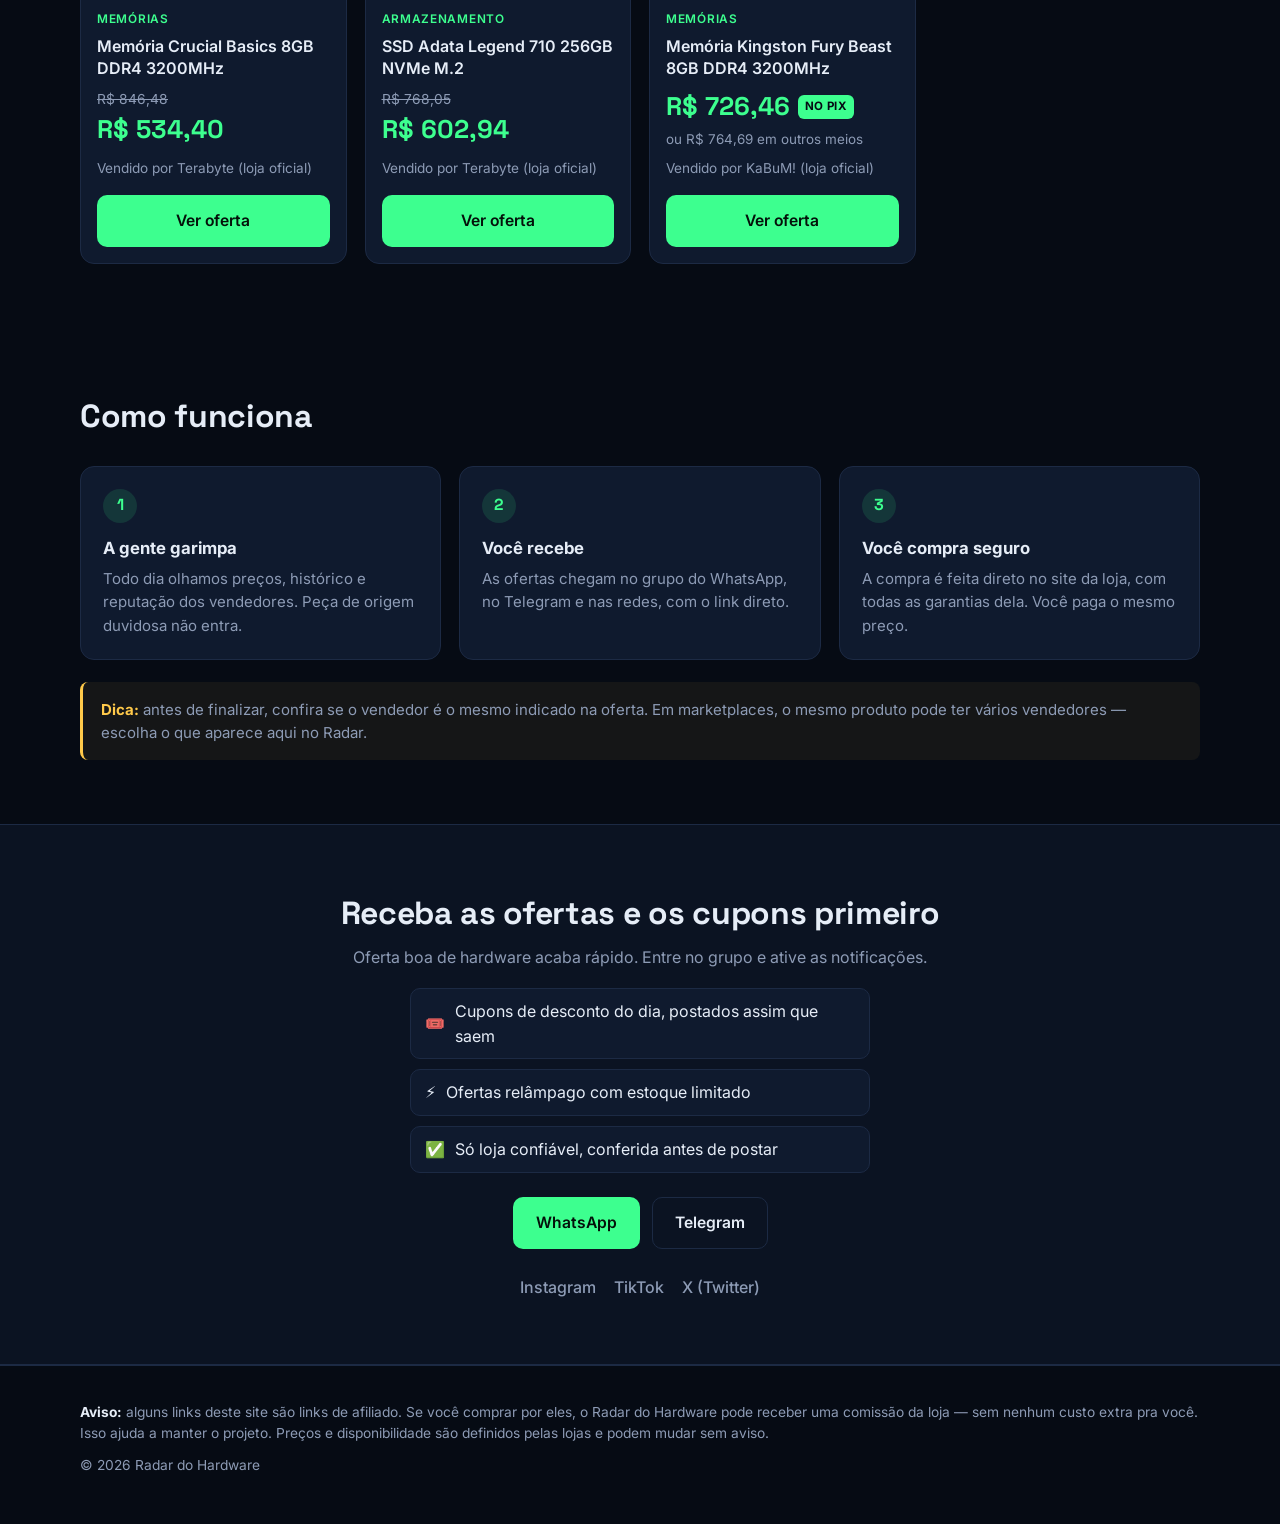
==== commit 9eb2db35: "Destaca o menor preço (Pix) com a condição ao lado Co-Authored-By: Claude Opus 5.5 <noreply@anthropi" ====
--- a/index.html
+++ b/index.html
@@ -15,7 +15,7 @@
 <link rel="preconnect" href="https://fonts.googleapis.com">
 <link rel="preconnect" href="https://fonts.gstatic.com" crossorigin>
 <link href="https://fonts.googleapis.com/css2?family=Space+Grotesk:wght@500;700&family=Inter:wght@400;500;600&display=swap" rel="stylesheet">
-<link rel="stylesheet" href="style.css">
+<link rel="stylesheet" href="style.css?v=20261119f">
 </head>
 <body>
 
@@ -111,6 +111,6 @@
   </div>
 </footer>
 
-<script src="app.js"></script>
+<script src="app.js?v=20261119f"></script>
 </body>
 </html>
--- a/style.css
+++ b/style.css
@@ -197,7 +197,23 @@
 .hot-all { display: block; text-align: center; margin-top: 12px; color: var(--green); font-weight: 600; text-decoration: none; font-size: .92rem; }
 @media (prefers-reduced-motion: reduce) { .mini-radar::after { animation: none; } }
 @media (max-width: 820px) {
-  .hero { padding: 24px 0 28px; }
-  .lead { display: none; }
-  .hero-inner { gap: 20px; }
-}
+  .hero { padding: 20px 0 24px; }
+  .hero-inner { grid-template-columns: 1fr; gap: 18px; }
+  .lead, .tag { display: none; }
+  h1 { font-size: 1.65rem; }
+  .hero-note { margin-top: 12px; font-size: .9rem; }
+  .hero-cta { margin-top: 14px; }
+  .hero-cta .btn { flex: 1 1 auto; text-align: center; }
+  .hot-item img { width: 56px; height: 56px; }
+  .hero-text { display: contents; }
+  .hero h1 { order: 1; }
+  .hot-panel { order: 2; }
+  .hero-note { order: 3; margin-top: 0; }
+  .hero-cta { order: 4; margin-top: 0; }
+}
+
+/* Menor preço em destaque */
+.price-now { color: var(--green); display: flex; align-items: center; flex-wrap: wrap; gap: 8px; }
+.pix-tag { font-family: var(--font-body, inherit); font-size: .72rem; font-weight: 700; letter-spacing: .03em; text-transform: uppercase; color: var(--bg); background: var(--green); border-radius: 6px; padding: 3px 7px; }
+.price-alt { color: var(--muted); font-size: .84rem; margin-top: 2px; }
+.hot-price small { font-size: .72rem; font-weight: 700; text-transform: uppercase; color: var(--green); opacity: .85; }
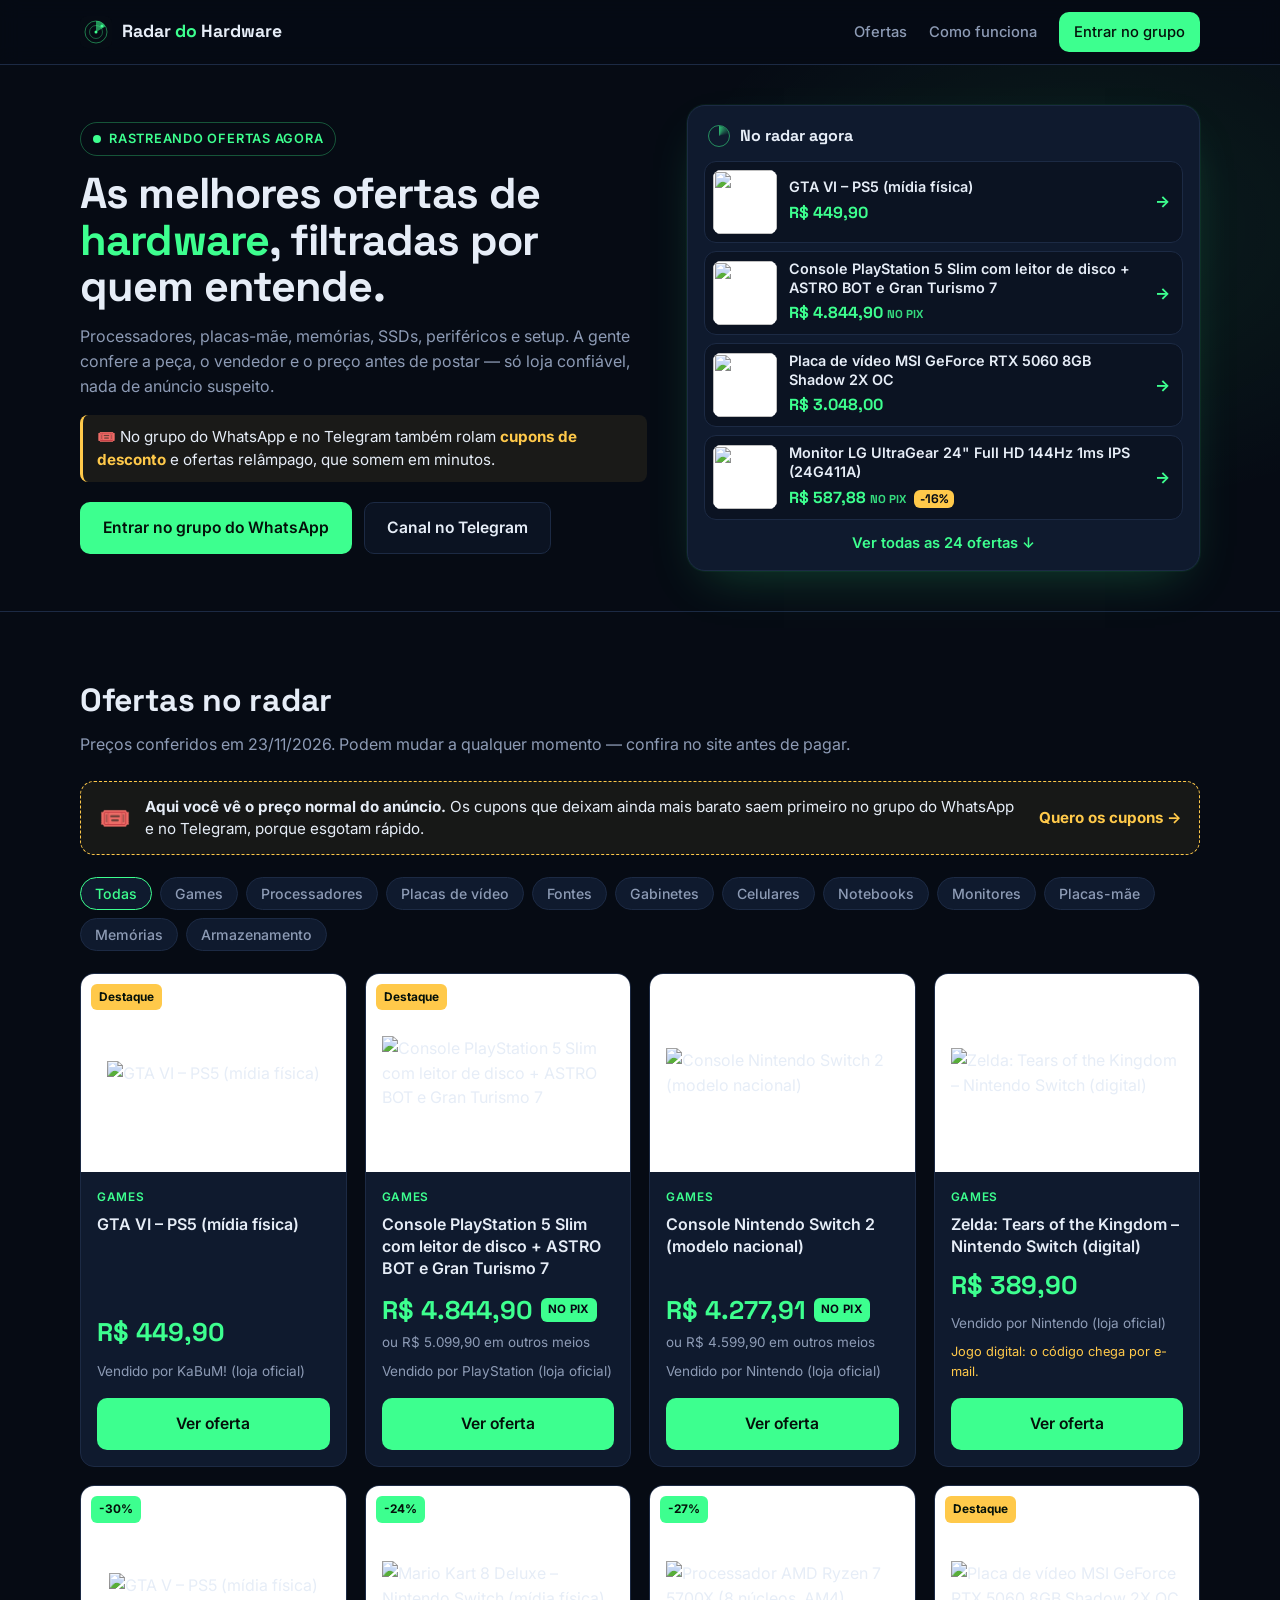
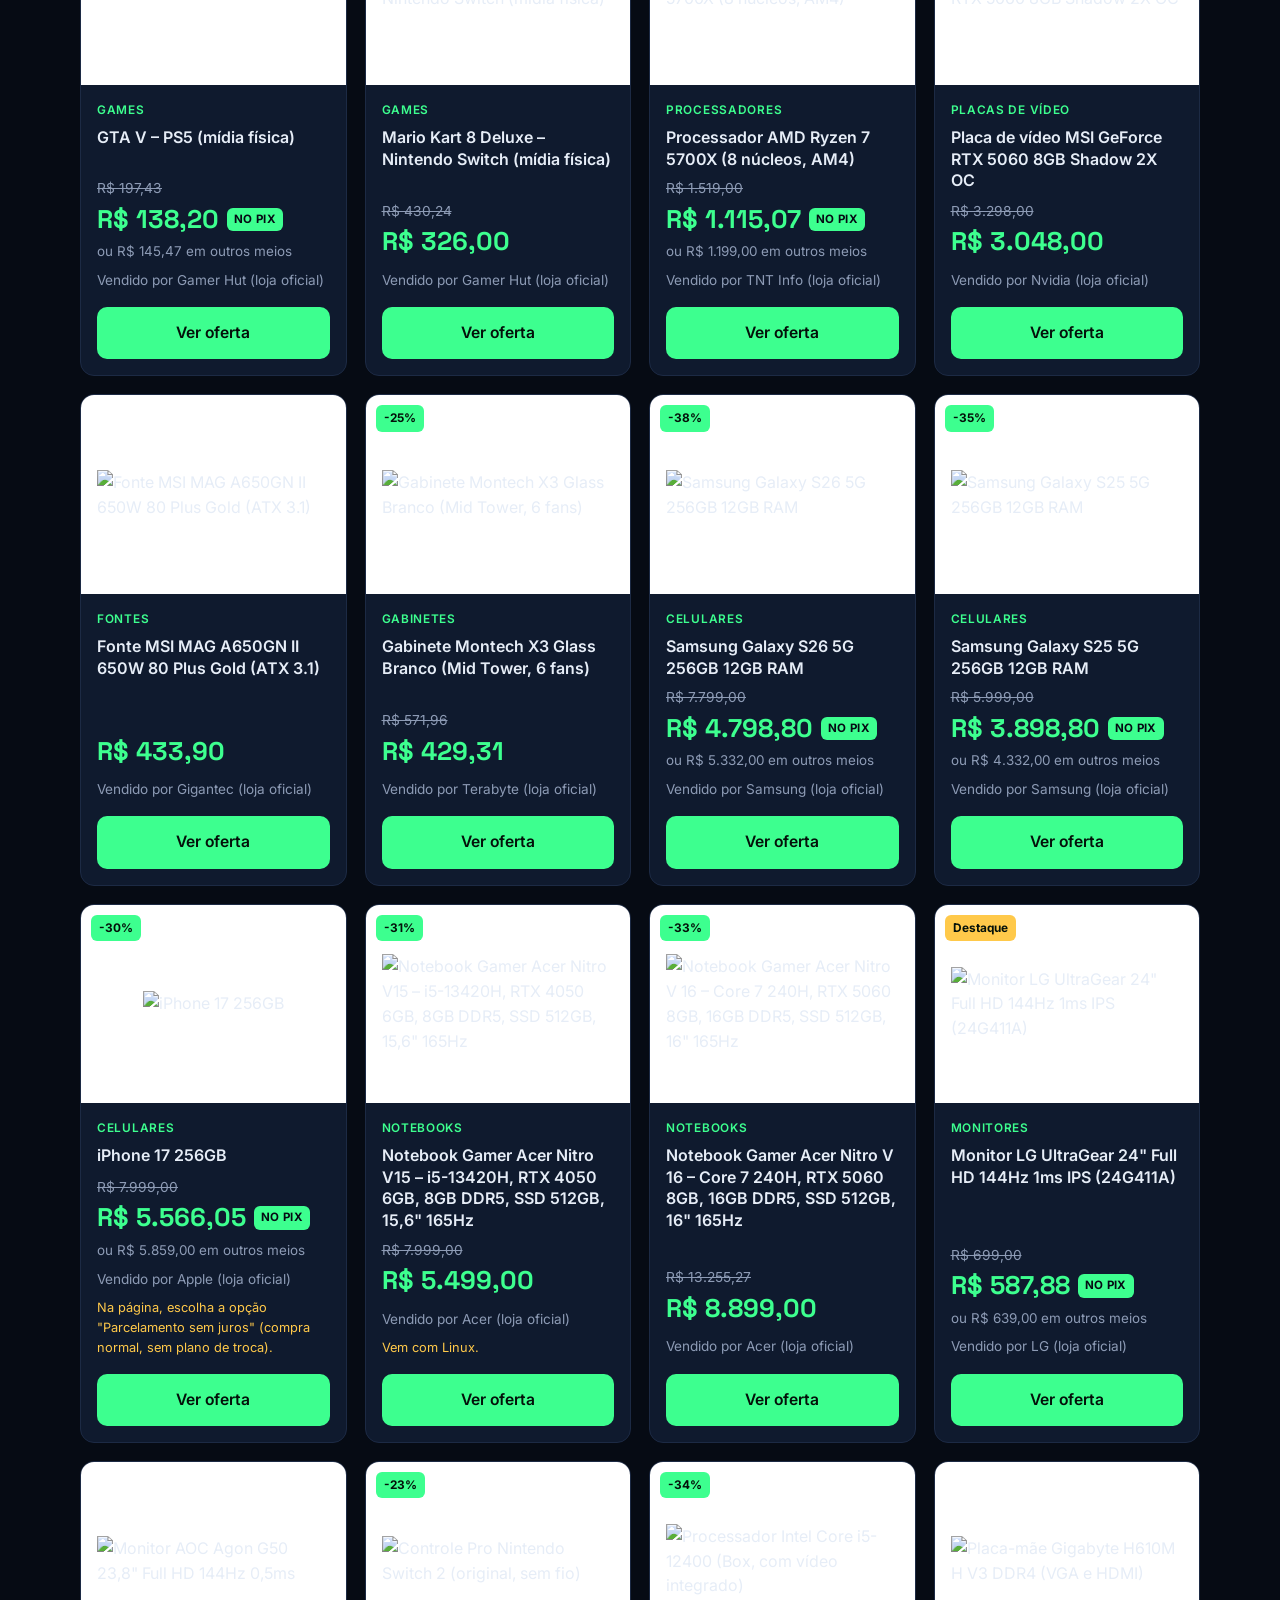
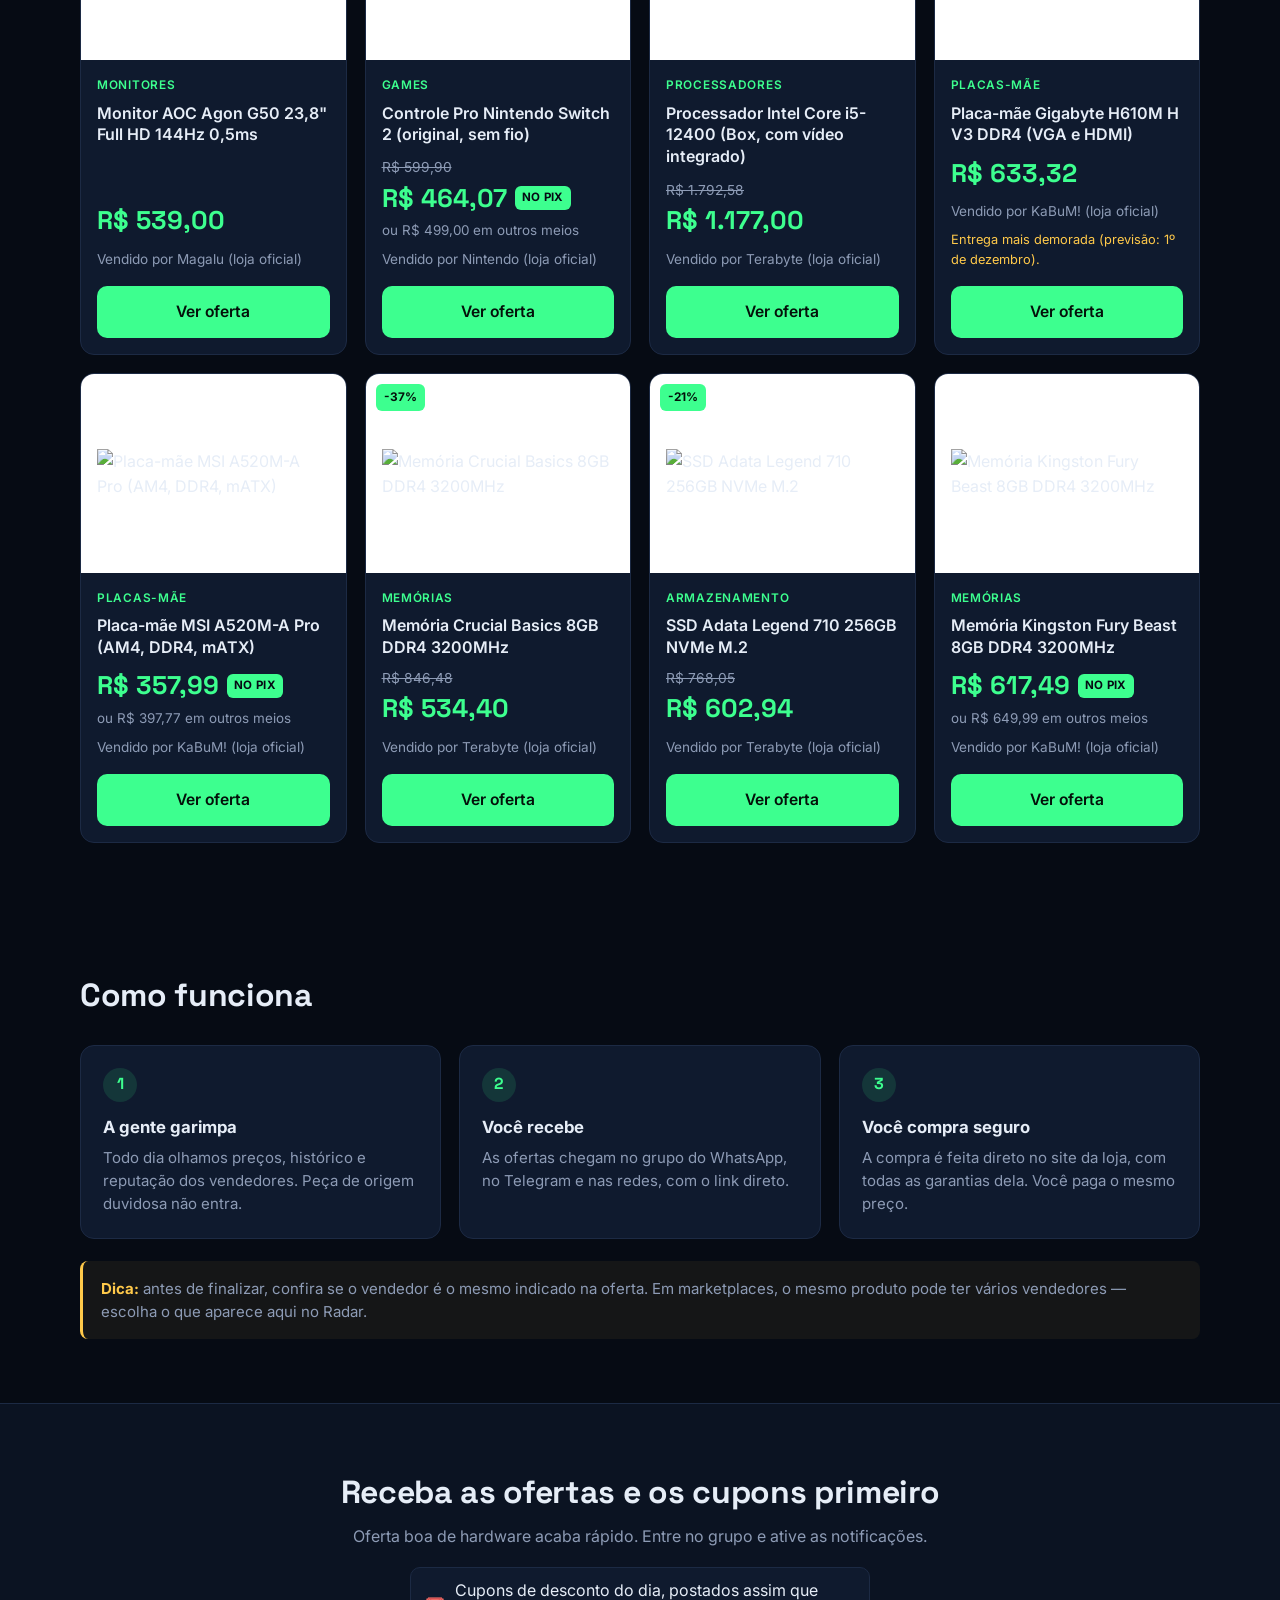
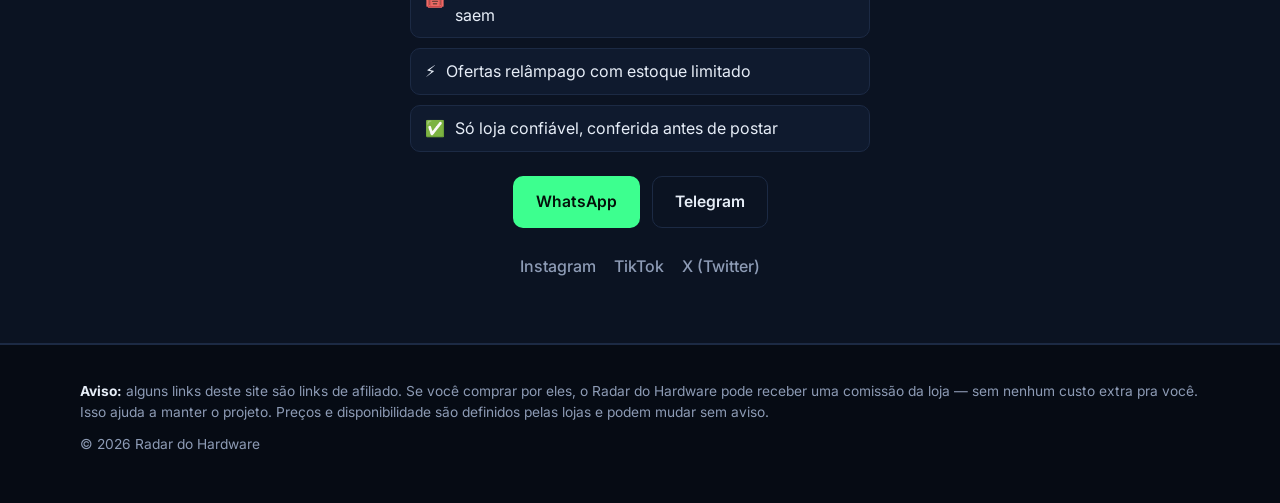
==== commit 87e4e0bc: "GTA VI em primeiro; destaques seguem a ordem da lista Co-Authored-By: Claude Opus 5.5 <noreply@anthr" ====
--- a/index.html
+++ b/index.html
@@ -15,7 +15,7 @@
 <link rel="preconnect" href="https://fonts.googleapis.com">
 <link rel="preconnect" href="https://fonts.gstatic.com" crossorigin>
 <link href="https://fonts.googleapis.com/css2?family=Space+Grotesk:wght@500;700&family=Inter:wght@400;500;600&display=swap" rel="stylesheet">
-<link rel="stylesheet" href="style.css?v=20261119f">
+<link rel="stylesheet" href="style.css?v=20261123a">
 </head>
 <body>
 
@@ -111,6 +111,6 @@
   </div>
 </footer>
 
-<script src="app.js?v=20261119f"></script>
+<script src="app.js?v=20261123a"></script>
 </body>
 </html>
